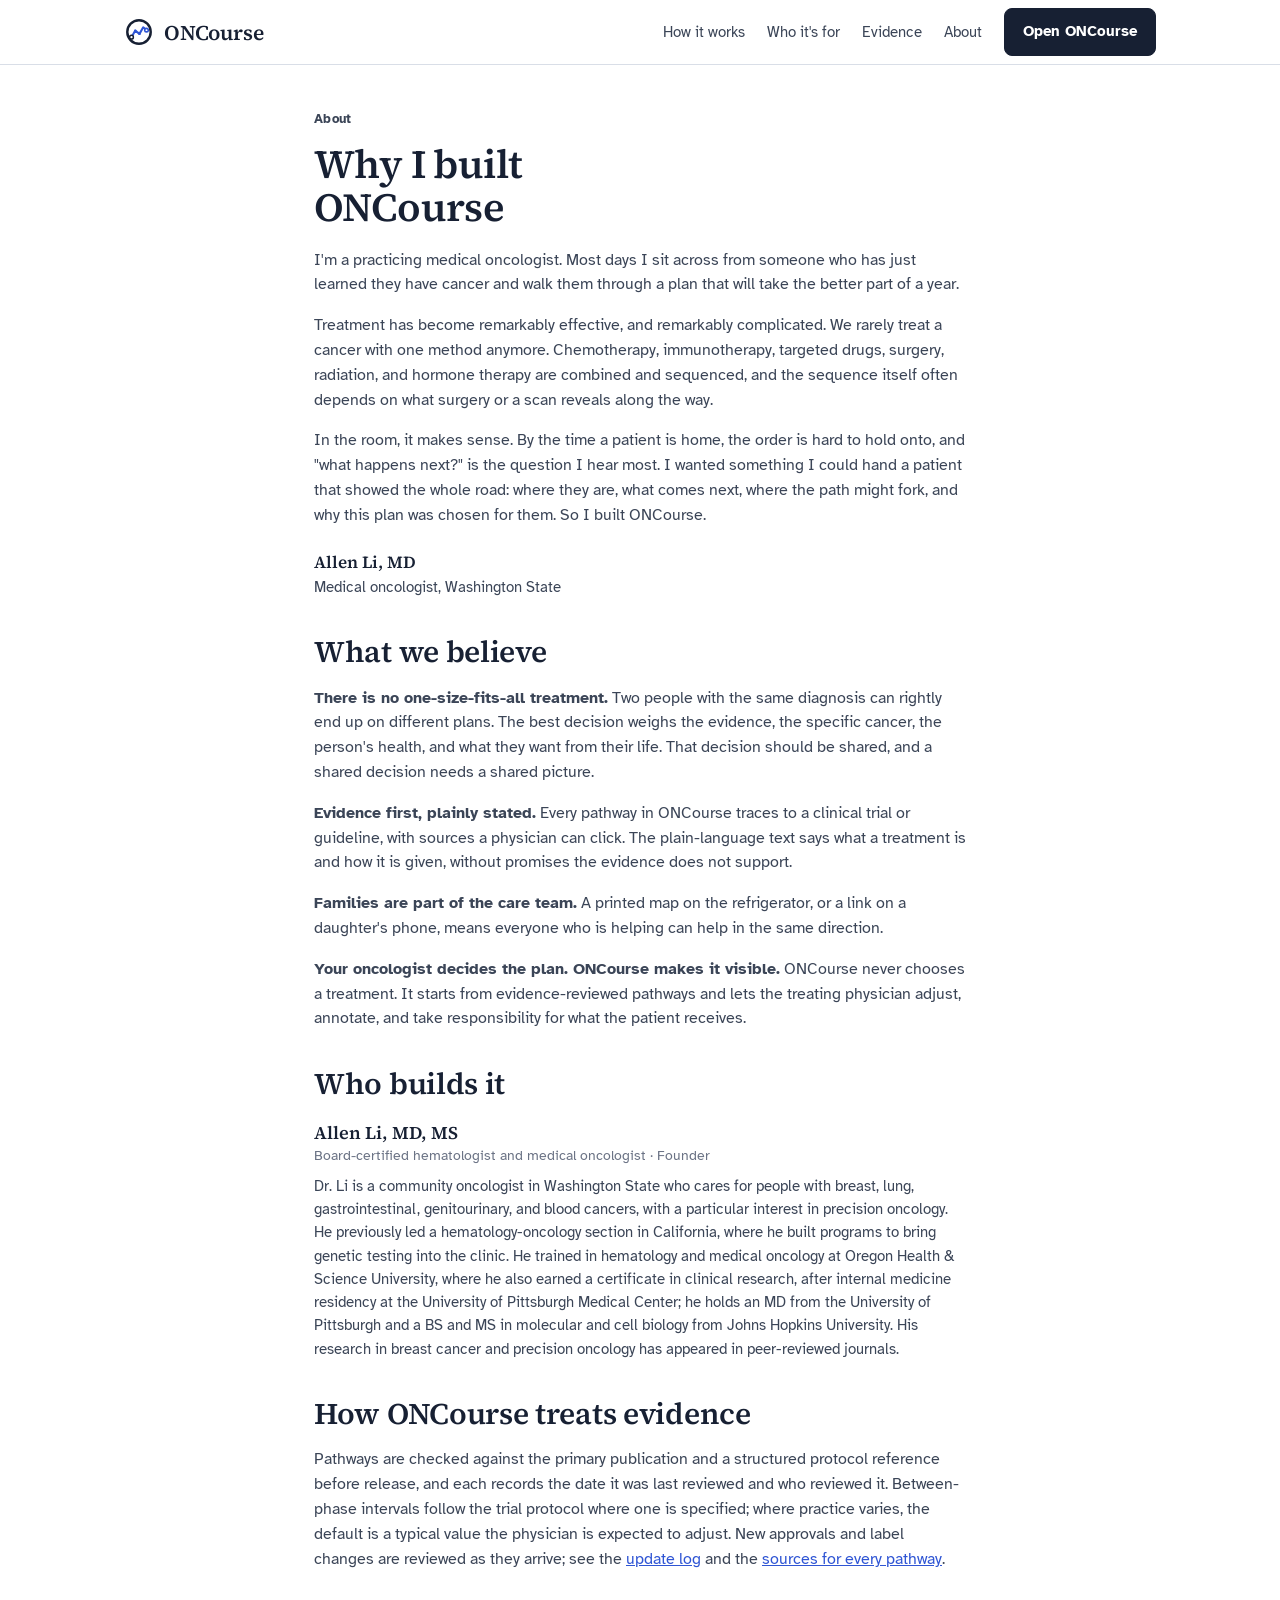
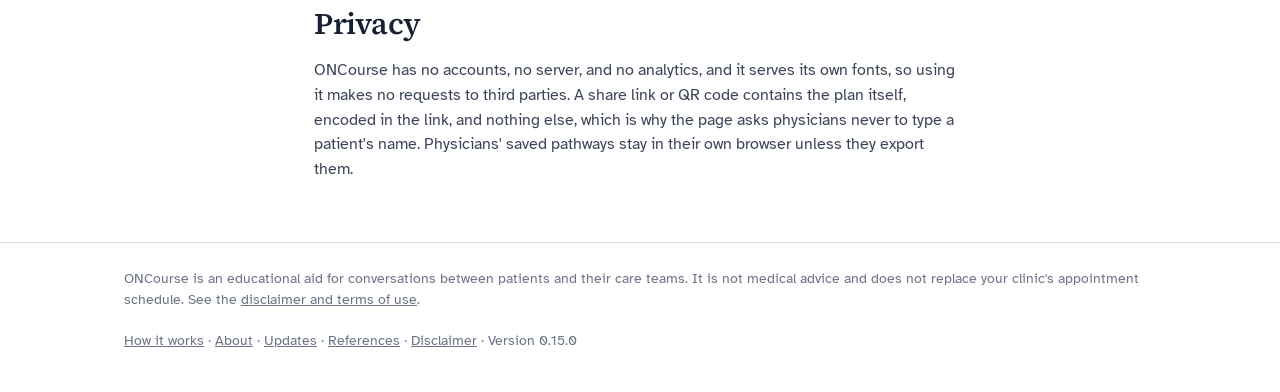
==== about.html @ c6cf60a4 "Compare: "show only the steps that differ"; breast adjuvant chemo pathways split by receptor status " ====
<!doctype html>
<html lang="en">
<head>
<meta charset="utf-8">
<meta name="viewport" content="width=device-width, initial-scale=1">
<title>About ONCourse</title>
<meta name="description" content="Why ONCourse exists, who builds it, and how it treats evidence.">
<link rel="icon" href="logo-mark.svg" type="image/svg+xml">
<link rel="stylesheet" href="fonts/fonts.css">
<link rel="stylesheet" href="site.css?v=041">
</head>
<body>
<header class="top"><div class="wrap">
  <a class="logo" href="index.html"><svg viewBox="0 0 32 32" aria-hidden="true"><circle cx="16" cy="16" r="12.5" fill="none" stroke="#172033" stroke-width="2.6"/><path d="M8 21.5 L12 14.5 L16.5 18 L20.5 11 L24 14" fill="none" stroke="#2F55D4" stroke-width="2.2" stroke-linecap="round" stroke-linejoin="round"/><circle cx="8" cy="21.5" r="2" fill="#fff" stroke="#172033" stroke-width="1.6"/><circle cx="12" cy="14.5" r="1.3" fill="#2F55D4"/><circle cx="16.5" cy="18" r="1.3" fill="#2F55D4"/><circle cx="24" cy="14" r="2.7" fill="#2F55D4"/><circle cx="24" cy="14" r="1.05" fill="#fff"/></svg> ONCourse</a>
  <div class="nav-wrap">
    <input type="checkbox" id="navtoggle" class="navcb" aria-label="Show menu">
    <label class="navtoggle" for="navtoggle"><span></span><span></span><span></span></label>
  <nav class="main"><a href="how-it-works.html">How it works</a><a href="index.html#who">Who it's for</a><a href="index.html#evidence">Evidence</a><a href="about.html">About</a><a class="btn" href="app.html" style="color:#fff">Open ONCourse</a></nav>
  </div>
</div></header>

<section style="border-top:0"><div class="wrap prose">
  <p class="eyebrow">About</p>
  <h1 class="display" style="font-size:40px">Why I built ONCourse</h1>
  <p>I'm a practicing medical oncologist. Most days I sit across from someone who has just learned they have cancer and walk them through a plan that will take the better part of a year.</p>
  <p>Treatment has become remarkably effective, and remarkably complicated. We rarely treat a cancer with one method anymore. Chemotherapy, immunotherapy, targeted drugs, surgery, radiation, and hormone therapy are combined and sequenced, and the sequence itself often depends on what surgery or a scan reveals along the way.</p>
  <p>In the room, it makes sense. By the time a patient is home, the order is hard to hold onto, and "what happens next?" is the question I hear most. I wanted something I could hand a patient that showed the whole road: where they are, what comes next, where the path might fork, and why this plan was chosen for them. So I built ONCourse.</p>
  <p class="sig"><b>Allen Li, MD</b><br>Medical oncologist, Washington State</p>

  <h2>What we believe</h2>
  <p><b>There is no one-size-fits-all treatment.</b> Two people with the same diagnosis can rightly end up on different plans. The best decision weighs the evidence, the specific cancer, the person's health, and what they want from their life. That decision should be shared, and a shared decision needs a shared picture.</p>
  <p><b>Evidence first, plainly stated.</b> Every pathway in ONCourse traces to a clinical trial or guideline, with sources a physician can click. The plain-language text says what a treatment is and how it is given, without promises the evidence does not support.</p>
  <p><b>Families are part of the care team.</b> A printed map on the refrigerator, or a link on a daughter's phone, means everyone who is helping can help in the same direction.</p>
  <p><b>Your oncologist decides the plan. ONCourse makes it visible.</b> ONCourse never chooses a treatment. It starts from evidence-reviewed pathways and lets the treating physician adjust, annotate, and take responsibility for what the patient receives.</p>

  <h2>Who builds it</h2>
  <div class="team">
    <div class="person">
      <!-- Photo: optional, hidden for now.
      <div class="ph">[photo, optional]</div>
      -->
      <div><b>Allen Li, MD, MS</b><div class="role">Board-certified hematologist and medical oncologist · Founder</div>
        <p>Dr. Li is a community oncologist in Washington State who cares for people with breast, lung, gastrointestinal, genitourinary, and blood cancers, with a particular interest in precision oncology. He previously led a hematology-oncology section in California, where he built programs to bring genetic testing into the clinic. He trained in hematology and medical oncology at Oregon Health &amp; Science University, where he also earned a certificate in clinical research, after internal medicine residency at the University of Pittsburgh Medical Center; he holds an MD from the University of Pittsburgh and a BS and MS in molecular and cell biology from Johns Hopkins University. His research in breast cancer and precision oncology has appeared in peer-reviewed journals.</p></div>
    </div>
    <!-- Collaborators: hidden until the first collaborator joins. Restore this block then.
    <div class="person">
      <div class="ph">[photo]</div>
      <div><b>[Collaborator name]</b><div class="role">[Role, e.g. resident physician · pathway review]</div>
        <p>[One or two sentences.]</p></div>
    </div>
    -->
  </div>
  <!-- Editor note, hidden with the placeholders above:
  <div class="placeholder" style="margin-top:22px">Still needed: an optional photo, collaborators as they join, and a contact line below. The founder story above is a draft in your voice — edit freely.</div>
  -->

  <h2>How ONCourse treats evidence</h2>
  <p>Pathways are checked against the primary publication and a structured protocol reference before release, and each records the date it was last reviewed and who reviewed it. Between-phase intervals follow the trial protocol where one is specified; where practice varies, the default is a typical value the physician is expected to adjust. New approvals and label changes are reviewed as they arrive; see the <a href="updates.html">update log</a> and the <a href="references.html">sources for every pathway</a>.</p>
  <h2>Privacy</h2>
  <p>ONCourse has no accounts, no server, and no analytics, and it serves its own fonts, so using it makes no requests to third parties. A share link or QR code contains the plan itself, encoded in the link, and nothing else, which is why the page asks physicians never to type a patient's name. Physicians' saved pathways stay in their own browser unless they export them.</p>
  <!-- Contact: hidden until the dedicated address exists.
  <h2>Contact</h2>
  <p>[Feedback email or form link — a dedicated address such as hello@your-domain rather than a personal or clinic email]</p>
  -->
</div></section>

<footer><div class="wrap">
  <div>ONCourse is an educational aid for conversations between patients and their care teams. It is not medical advice and does not replace your clinic's appointment schedule. See the <a href="disclaimer.html">disclaimer and terms of use</a>.</div>
  <div><a href="how-it-works.html">How it works</a> · <a href="about.html">About</a> · <a href="updates.html">Updates</a> · <a href="references.html">References</a> · <a href="disclaimer.html">Disclaimer</a> · <span id="ver"></span></div>
</div></footer>
<script src="regimens.js?v=0.15.0"></script>
<script>document.getElementById('ver').textContent = 'Version ' + APP_VERSION;</script>

</body></html>
---- fonts/fonts.css ----
@font-face{
  font-family:'Atkinson Hyperlegible';
  font-style:normal;
  font-weight:400;
  font-display:swap;
  src:url('atkinson-hyperlegible-latin-400-normal.woff2') format('woff2');
}
@font-face{
  font-family:'Atkinson Hyperlegible';
  font-style:italic;
  font-weight:400;
  font-display:swap;
  src:url('atkinson-hyperlegible-latin-400-italic.woff2') format('woff2');
}
@font-face{
  font-family:'Atkinson Hyperlegible';
  font-style:normal;
  font-weight:700;
  font-display:swap;
  src:url('atkinson-hyperlegible-latin-700-normal.woff2') format('woff2');
}
@font-face{
  font-family:'Source Serif 4';
  font-style:normal;
  font-weight:500;
  font-display:swap;
  src:url('source-serif-4-latin-500-normal.woff2') format('woff2');
}
@font-face{
  font-family:'Source Serif 4';
  font-style:normal;
  font-weight:600;
  font-display:swap;
  src:url('source-serif-4-latin-600-normal.woff2') format('woff2');
}
@font-face{
  font-family:'Source Sans 3';
  font-style:normal;
  font-weight:400;
  font-display:swap;
  src:url('source-sans-3-latin-400-normal.woff2') format('woff2');
}
@font-face{
  font-family:'Source Sans 3';
  font-style:italic;
  font-weight:400;
  font-display:swap;
  src:url('source-sans-3-latin-400-italic.woff2') format('woff2');
}
@font-face{
  font-family:'Source Sans 3';
  font-style:normal;
  font-weight:600;
  font-display:swap;
  src:url('source-sans-3-latin-600-normal.woff2') format('woff2');
}
@font-face{
  font-family:'Source Sans 3';
  font-style:normal;
  font-weight:700;
  font-display:swap;
  src:url('source-sans-3-latin-700-normal.woff2') format('woff2');
}
---- site.css ----
:root{
  --ink:#172033; --ink-2:#3B4557; --muted:#6B7385; --line:#D9DEE7; --line-2:#EEF1F5; --paper:#fff; --app:#F4F6F9; --accent:#2F55D4;
  --chemo:#3457D5; --io:#0E9F8E; --targeted:#7A4FD6; --endocrine:#C48A16; --radiation:#E0603C; --watch:#4C9A5B;
  --serif:'Source Serif 4', Georgia, 'Times New Roman', serif;
  --sans:'Atkinson Hyperlegible', 'Segoe UI', Roboto, Helvetica, Arial, sans-serif;
}
*{box-sizing:border-box}
html{scroll-behavior:smooth}
body{margin:0;font-family:var(--sans);color:var(--ink);background:var(--paper);font-size:16px;line-height:1.55;-webkit-font-smoothing:antialiased}
a{color:var(--accent)}
.wrap{max-width:1080px;margin:0 auto;padding:0 24px}
header.top{border-bottom:1px solid var(--line);background:#fff;position:sticky;top:0;z-index:5}
section,[id]{scroll-margin-top:76px}
header.top .wrap{display:flex;align-items:center;justify-content:space-between;height:64px}
.logo{display:flex;align-items:center;gap:10px;text-decoration:none;color:var(--ink);font:600 21px/1 var(--serif);letter-spacing:-.01em}
.logo svg{width:30px;height:30px}
nav.main{display:flex;gap:22px;align-items:center;font-size:14.5px}
nav.main a{color:var(--ink-2);text-decoration:none}
nav.main a:hover{color:var(--ink)}
nav.main a.btn,nav.main a.btn:hover,nav.main a.btn:visited{color:#fff!important}
.btn{display:inline-block;padding:11px 18px;border-radius:8px;background:var(--ink);color:#fff;text-decoration:none;font-weight:700;font-size:15px;border:1px solid var(--ink)}
.btn:hover{background:#0f1626}
.btn.sec{background:#fff;color:var(--ink);border-color:var(--line)}
.btn.sec:hover{border-color:var(--ink-2)}
.hero{padding:72px 0 40px}
.hero .wrap{display:grid;grid-template-columns:1.05fr 1fr;gap:48px;align-items:center}
.eyebrow{font-size:13px;font-weight:700;color:var(--accent);letter-spacing:.02em;margin:0 0 14px}
h1.display{font:600 46px/1.08 var(--serif);letter-spacing:-.015em;margin:0 0 18px;max-width:14ch}
.lede{font-size:18.5px;color:var(--ink-2);margin:0 0 26px;max-width:46ch}
.ctas{display:flex;gap:10px;flex-wrap:wrap;align-items:center}
.ctas small{color:var(--muted);font-size:13px;flex-basis:100%}
.sheetcard{background:#fff;border:1px solid var(--line);border-radius:10px;padding:22px 24px 18px;box-shadow:0 1px 2px rgba(23,32,51,.05),0 20px 50px rgba(23,32,51,.10)}
.sheetcard .lbl{font:600 11.5px/1 var(--serif);color:var(--ink);padding-bottom:10px;border-bottom:1px solid var(--line);margin-bottom:12px;display:flex;justify-content:space-between}
.sheetcard .lbl span{font-family:var(--sans);font-weight:400;color:var(--muted)}
.sheetcard h3{font:600 17px/1.2 var(--serif);margin:0 0 4px}
.sheetcard p{margin:0 0 12px;font-size:12px;color:var(--muted)}
.sheetcard svg{width:100%;height:auto;display:block}
section{padding:44px 0;border-top:1px solid var(--line)}
section h2{font:600 30px/1.15 var(--serif);letter-spacing:-.01em;margin:0 0 8px}
section .sub{color:var(--ink-2);margin:0 0 26px;max-width:62ch;font-size:16.5px}
.cols{display:grid;grid-template-columns:repeat(3,1fr);gap:28px}
.cols h3{font-size:16.5px;margin:0 0 6px}
.cols p{margin:0;color:var(--ink-2);font-size:15px}
.cols .ic{width:34px;height:34px;border-radius:9px;background:var(--line-2);display:flex;align-items:center;justify-content:center;margin-bottom:12px}
.two{display:grid;grid-template-columns:1fr 1fr;gap:40px}
ul.checks{list-style:none;margin:0;padding:0}
ul.checks li{padding:6px 0 6px 26px;position:relative;color:var(--ink-2)}
ul.checks li::before{content:"✓";position:absolute;left:0;top:6px;font-weight:700;color:var(--ink)}
.libgrid{display:grid;grid-template-columns:repeat(4,1fr);gap:18px}
.libcard{border:1px solid var(--line);border-radius:10px;padding:16px 18px}
.libcard b{display:block;font:600 17px/1.2 var(--serif);margin-bottom:8px}
.libcard ul{margin:0;padding:0;list-style:none;font-size:14px;color:var(--ink-2)}
.libcard li{padding:2px 0}
.libcard .n{font-size:12.5px;color:var(--muted);margin-top:8px}
.updates li{padding:8px 0;border-top:1px solid var(--line-2);display:grid;grid-template-columns:110px 1fr;gap:12px;font-size:15px}
.updates li:first-child{border-top:0}
.updates time{color:var(--muted);font-size:13.5px;padding-top:2px}
.disc{background:var(--app);border-radius:10px;padding:18px 22px;font-size:14px;color:var(--ink-2)}
footer{border-top:1px solid var(--line);padding:26px 0 40px;font-size:13.5px;color:var(--muted)}
footer .wrap{display:flex;justify-content:space-between;gap:20px;flex-wrap:wrap}
footer a{color:var(--muted)}
.prose{max-width:70ch}
.prose h2{margin-top:36px}
.prose p{color:var(--ink-2)}
.placeholder{background:#FFF7E0;border:1px dashed #E0B84C;border-radius:8px;padding:12px 14px;color:#6b5300;font-size:14px}
.team{display:grid;grid-template-columns:1fr;gap:30px;margin-top:20px;max-width:70ch}
.person{display:grid;grid-template-columns:1fr;gap:16px;align-items:start}
.person:has(.ph){grid-template-columns:96px 1fr}
.person .ph{width:96px;height:96px;border-radius:50%;background:var(--line-2);border:1px solid var(--line);display:flex;align-items:center;justify-content:center;color:var(--muted);font-size:12px;text-align:center;overflow:hidden}
.person .ph img{width:100%;height:100%;object-fit:cover}
.person b{display:block;font:600 18px/1.2 var(--serif)}
.person .role{color:var(--muted);font-size:14px;margin:2px 0 8px}
.person p{margin:0;font-size:15px;color:var(--ink-2)}
.tablescroll{overflow-x:auto;-webkit-overflow-scrolling:touch}
table.reg{width:100%;border-collapse:collapse;font-size:14px;min-width:640px}
table.reg th{text-align:left;font-size:12px;color:var(--muted);padding:8px 8px 8px 0;border-bottom:1px solid var(--line)}
table.reg td{padding:8px 8px 8px 0;border-bottom:1px solid var(--line-2);vertical-align:top}
.refs h3{font:600 20px/1.2 var(--serif);margin:28px 0 6px}
.refs h4{font-size:13px;color:var(--muted);margin:16px 0 4px;letter-spacing:.02em}
.refs ul{margin:0 0 6px;padding-left:0;list-style:none}
.refs li{padding:4px 0;font-size:14.5px}
.refs li small{color:var(--muted);display:block}
/* hero example switcher: labelled tabs on every screen, swipe on touch */
.heroswitch{margin-top:30px}
.hstabs{display:flex;justify-content:center;gap:6px;flex-wrap:wrap;margin-bottom:14px}
.hstabs button{appearance:none;border:1px solid var(--line);background:#fff;color:var(--ink-2);font:600 13.5px/1 inherit;padding:9px 15px;border-radius:999px;cursor:pointer}
.hstabs button:hover{border-color:var(--ink-2);color:var(--ink)}
.hstabs button[aria-selected=true]{background:var(--ink);border-color:var(--ink);color:#fff}
.hsview{position:relative}
/* .heroimg sets display:block later in this file, so scope these to win */
.hsview .hsslide{display:none}
.hsview .hsslide.on{display:block}
.heroswitch .heroimg{margin-top:0}
.hscap{margin:13px 0 0;text-align:center;font-size:13.5px;color:var(--muted)}
@media (max-width:760px){ .hstabs button{padding:8px 12px;font-size:13px} .hscap{font-size:12.5px} }

/* numbered walkthrough on the guide page */
ol.steps-guide{margin:14px 0 18px;padding-left:0;list-style:none;counter-reset:sg}
ol.steps-guide li{counter-increment:sg;position:relative;padding:0 0 12px 40px;line-height:1.55}
ol.steps-guide li::before{content:counter(sg);position:absolute;left:0;top:1px;width:25px;height:25px;border-radius:50%;background:var(--ink);color:#fff;font-size:13px;font-weight:700;display:flex;align-items:center;justify-content:center}

/* --- header nav: inline on wide screens, a dropdown on narrow ones ---
   A checkbox toggle rather than <details>: a closed <details> hides its content
   at the rendering level, so it cannot be re-shown with CSS on wide screens. --- */
.nav-wrap{position:relative}
.navcb{position:absolute;width:1px;height:1px;opacity:0;margin:0}
.navtoggle{display:flex;flex-direction:column;justify-content:center;gap:4px;width:40px;height:36px;padding:0 8px;cursor:pointer;border:1px solid var(--line);border-radius:8px;background:#fff}
.navtoggle span{display:block;height:2px;background:var(--ink);border-radius:2px}
.navcb:focus-visible + .navtoggle{outline:2px solid var(--accent);outline-offset:2px}
.nav-wrap nav.main{display:none}
.navcb:checked ~ nav.main{display:flex;flex-direction:column;align-items:flex-start;gap:15px;position:absolute;right:0;top:calc(100% + 9px);background:#fff;border:1px solid var(--line);border-radius:10px;padding:16px 18px;min-width:210px;box-shadow:0 12px 32px rgba(23,32,51,.14);z-index:10}
.navcb:checked ~ nav.main a.btn{width:100%;text-align:center}
@media (min-width:761px){
  .navtoggle{display:none}
  .nav-wrap nav.main,.navcb:checked ~ nav.main{display:flex;flex-direction:row;align-items:center;position:static;background:none;border:0;border-radius:0;padding:0;min-width:0;box-shadow:none;gap:22px}
  .navcb:checked ~ nav.main a.btn{width:auto}
}
@media (max-width:760px){
  header.top .wrap{height:58px;padding:0 16px}
  .logo{font-size:19px}
  .logo svg{width:26px;height:26px}
  .wrap{padding:0 16px}
}

@media (max-width:820px){
  .hero{padding:44px 0 24px}
  .hero .wrap{grid-template-columns:1fr;gap:28px}
  h1.display{font-size:36px}
  .cols,.two,.libgrid{grid-template-columns:1fr}
  nav.main{gap:14px;font-size:14px}
  .updates li{grid-template-columns:1fr}
}

/* ---------- v0.4 landing ---------- */
.hero{padding:56px 0 28px}
.hero .wrap{display:block}
.herotext{max-width:62ch}
h1.display{max-width:16ch}
.byline{margin:0 0 22px;color:var(--ink-2);font-size:16px}
.byline b{color:var(--ink)}
.heroimg{display:block;margin:34px auto 0;max-width:1040px;border:1px solid var(--line);border-radius:10px;overflow:hidden;box-shadow:0 1px 2px rgba(23,32,51,.05),0 24px 60px rgba(23,32,51,.12);background:#fff}
.heroimg img{display:block;width:100%;height:auto}
.trust{border-top:1px solid var(--line);border-bottom:1px solid var(--line);background:var(--app)}
.trust .wrap{display:flex;flex-wrap:wrap;gap:8px 34px;justify-content:center;padding:14px 24px;font-size:14px;color:var(--ink-2)}
.trust span{display:inline-flex;align-items:center;gap:8px}
.trust svg{width:20px;height:20px;color:var(--ink)}
section.problem{border-top:0;text-align:center;padding:54px 0 36px}
section.problem h2{font-size:34px;max-width:24ch;margin:0 auto 12px}
section.problem h2 span{color:var(--accent)}
section.problem .sub{margin:0 auto;text-align:center}
.ba{display:grid;grid-template-columns:1fr 2fr;gap:28px;align-items:start}
.ba-col h3{font:600 15px/1.2 var(--serif);margin:0 0 10px;color:var(--muted)}
.ba-col img{width:100%;height:auto;display:block;border:1px solid var(--line);border-radius:8px;padding:14px 12px 8px;background:#fff}
ul.cal{list-style:none;margin:0;padding:0;border:1px solid var(--line);border-radius:8px;background:#fff;font-size:14px}
ul.cal li{display:flex;gap:12px;padding:8px 12px;border-top:1px solid var(--line-2);color:var(--ink-2)}
ul.cal li:first-child{border-top:0}
ul.cal time{color:var(--muted);width:52px;flex:none;font-size:13px}
ul.cal li.more{justify-content:center;color:var(--muted);letter-spacing:.2em}
ul.cal li.q{justify-content:center;color:var(--muted);font-style:italic}
.pull{font:600 24px/1.3 var(--serif);text-align:center;margin:30px auto 0;max-width:30ch;letter-spacing:-.01em}
.pull.small{font-size:19px;text-align:left;margin:10px 0 0;color:var(--ink)}
.triad{display:grid;grid-template-columns:repeat(3,1fr);gap:16px;margin-top:8px}
.triad>div{border:1px solid var(--line);border-radius:10px;padding:18px 20px}
.triad>div.hi{border-color:var(--ink);box-shadow:inset 0 3px 0 var(--ink)}
.triad b{display:block;font:600 18px/1.2 var(--serif);margin-bottom:4px}
.triad p{margin:0;color:var(--ink-2)}
.portal{margin-top:26px;display:grid;grid-template-columns:1fr 1fr;gap:28px;align-items:center}
.portal p{margin:0;color:var(--ink-2)}
.portal table{width:100%;border-collapse:collapse;font-size:14px}
.portal th{text-align:center;font-weight:700;color:var(--muted);font-size:12.5px;padding:6px 8px;border-bottom:1px solid var(--line)}
.portal th:first-child,.portal td:first-child{text-align:left}
.portal td{text-align:center;padding:7px 8px;border-bottom:1px solid var(--line-2);color:var(--ink-2)}
.portal td:last-child{color:var(--ink);font-weight:700}
.imgcard{border:1px solid var(--line);border-radius:10px;padding:16px 14px 10px;background:#fff;box-shadow:0 10px 30px rgba(23,32,51,.08)}
.imgcard img{width:100%;height:auto;display:block}
.demo{margin:36px 0 0;padding-bottom:12px}
.demo video{width:100%;height:auto;display:block;border-radius:6px;background:#fff}
.demo figcaption{margin:12px 2px 0;font-size:14px;color:var(--ink-2)}
.steps3{display:grid;grid-template-columns:repeat(3,1fr);gap:28px}
/* icon, number and title share one header row; the paragraph runs below */
.steps3>div{display:grid;grid-template-columns:38px 1fr;gap:1px 12px;align-content:start}
.steps3 .num{grid-column:2;grid-row:1;align-self:end;font:600 12px/1 var(--serif);color:var(--accent);letter-spacing:.06em}
.steps3 .ic{grid-column:1;grid-row:1 / span 2;width:38px;height:38px;border-radius:10px;background:var(--line-2);display:flex;align-items:center;justify-content:center;margin:0}
.steps3 .ic svg{width:22px;height:22px;color:var(--ink)}
.steps3 h3{grid-column:2;grid-row:2;font-size:17px;margin:0}
.steps3 p{grid-column:1 / -1;grid-row:3;margin:9px 0 0;color:var(--ink-2);font-size:15px}
.sub2{font:600 19px/1.3 var(--serif);margin:-2px 0 14px;color:var(--ink-2)}
ul.checks li b{color:var(--ink)}
.libline{margin:0;text-align:center;font-size:16.5px;color:var(--ink-2);max-width:64ch;margin-left:auto;margin-right:auto}
.libline b{color:var(--ink)}
.btn.small{padding:8px 12px;font-size:13.5px}
.more-link{margin:18px 0 0;color:var(--ink-2);font-size:15px}
.cites>div{border-left:3px solid var(--line);padding:2px 0 2px 16px;margin-bottom:18px}
.cites p{margin:0 0 6px;color:var(--ink-2);font-size:15px}
.cites small{color:var(--muted);font-size:13px;line-height:1.5}
section.founder{background:var(--app)}
.fbox{max-width:66ch;margin:0 auto}
.fbox h2{margin-bottom:14px}
.fbox p{font-size:17.5px;color:var(--ink-2);margin:0 0 14px}
.sig{margin-top:22px!important;font-size:15px!important}
.sig b{color:var(--ink);font-family:var(--serif);font-size:17px}
section.final{text-align:center;padding:64px 0 60px}
section.final h2{font-size:38px;margin:0 auto 12px;max-width:22ch}
section.final .sub{margin:0 auto 22px;text-align:center}
section.final .ctas{justify-content:center}
section.final .byline{margin-top:18px;color:var(--muted);font-size:14.5px}
.refblock{margin:0 0 14px}
.refblock b{font:600 15.5px/1.3 var(--serif)}
.refblock .meta{color:var(--muted);font-size:12.5px;margin-left:6px}
.refblock ul{margin:2px 0 0}
@media (max-width:820px){
  .ba,.triad,.portal,.steps3{grid-template-columns:1fr}
  section.problem h2{font-size:27px}
  section.final h2{font-size:30px}
  .trust .wrap{gap:8px 18px;font-size:13px}
  .pull{font-size:20px}
}
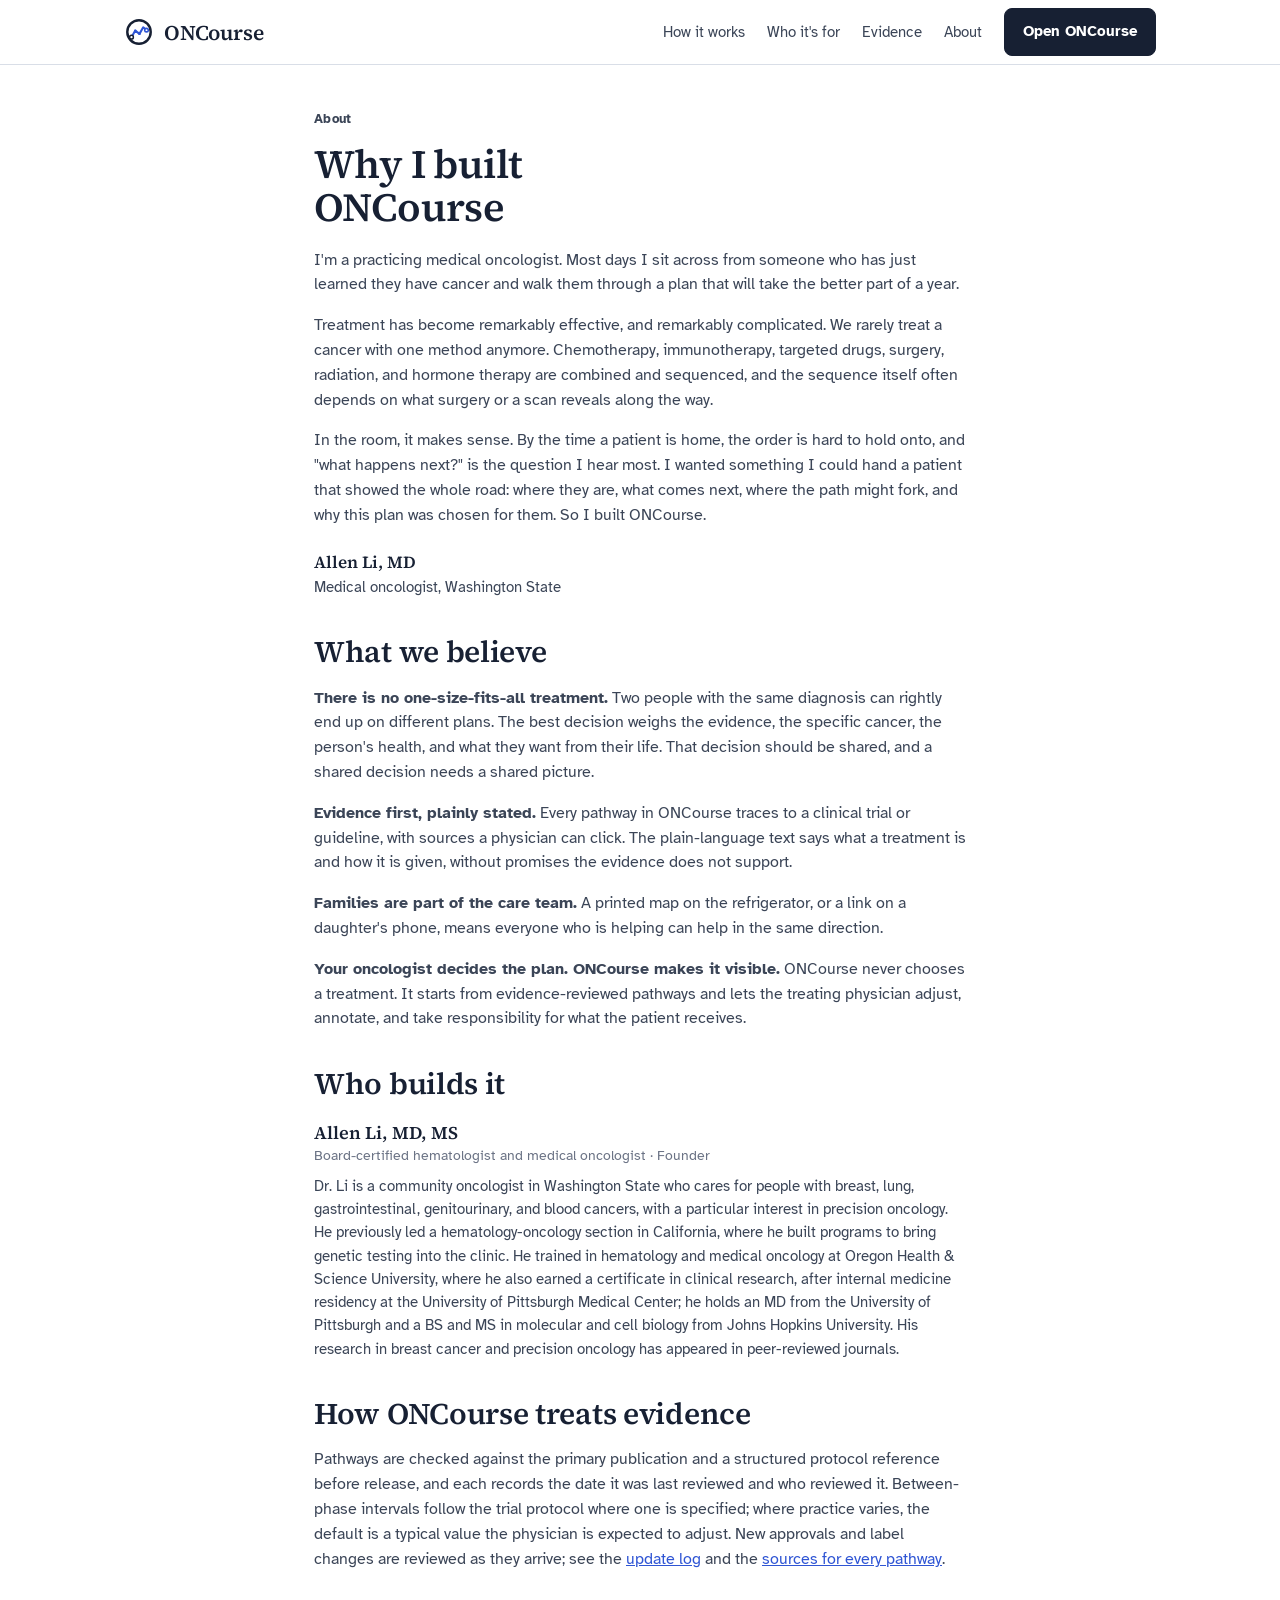
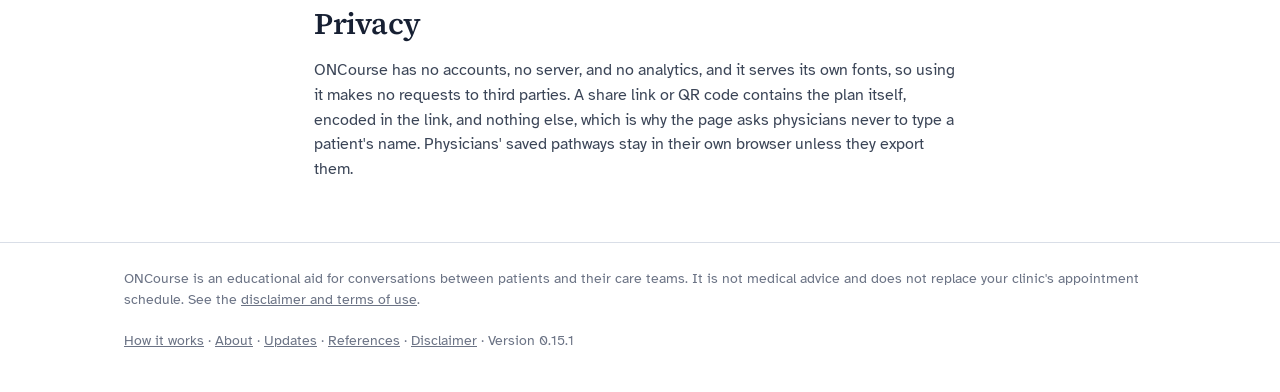
==== commit e3c83894: "Version 0.15.1 for the breast surgery wording change 0.15.0 shipped before this change, so it gets i" ====
--- a/about.html
+++ b/about.html
@@ -68,7 +68,7 @@
   <div>ONCourse is an educational aid for conversations between patients and their care teams. It is not medical advice and does not replace your clinic's appointment schedule. See the <a href="disclaimer.html">disclaimer and terms of use</a>.</div>
   <div><a href="how-it-works.html">How it works</a> · <a href="about.html">About</a> · <a href="updates.html">Updates</a> · <a href="references.html">References</a> · <a href="disclaimer.html">Disclaimer</a> · <span id="ver"></span></div>
 </div></footer>
-<script src="regimens.js?v=0.15.0"></script>
+<script src="regimens.js?v=0.15.1"></script>
 <script>document.getElementById('ver').textContent = 'Version ' + APP_VERSION;</script>
 
 </body></html>
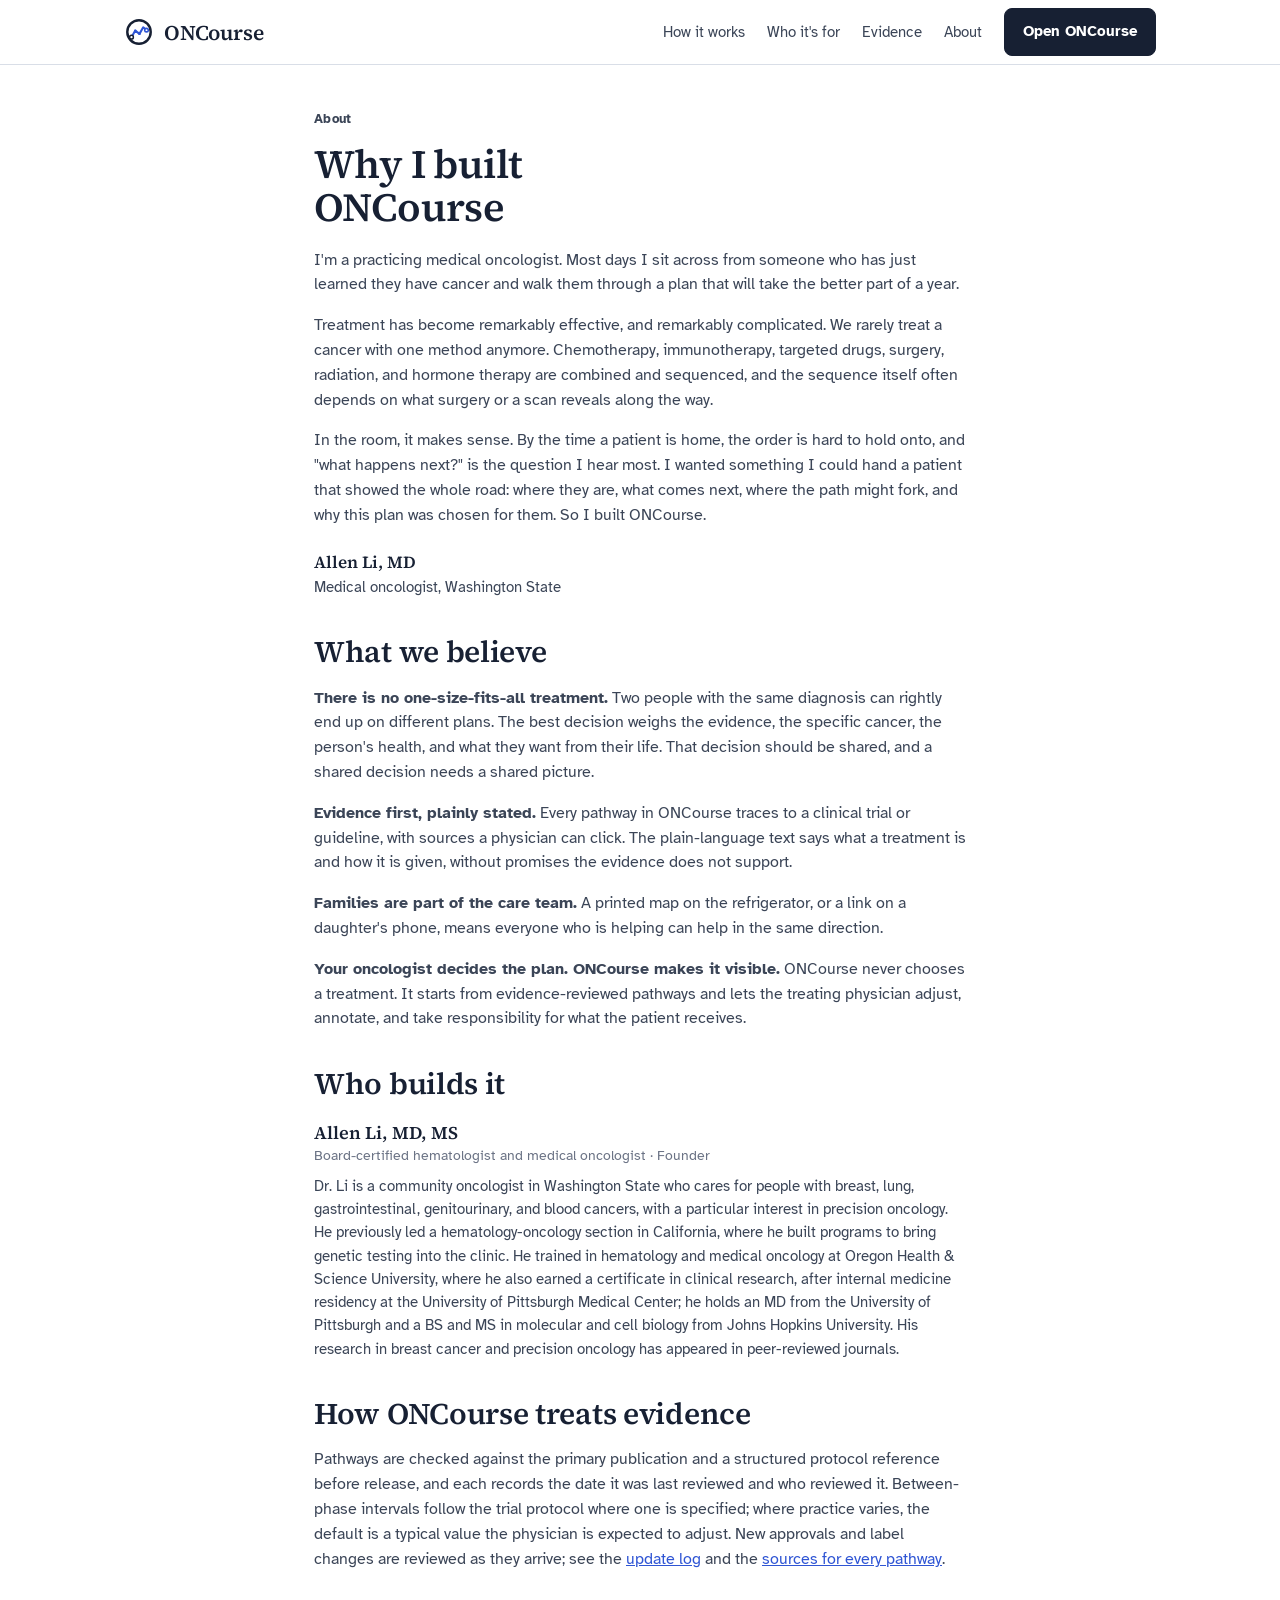
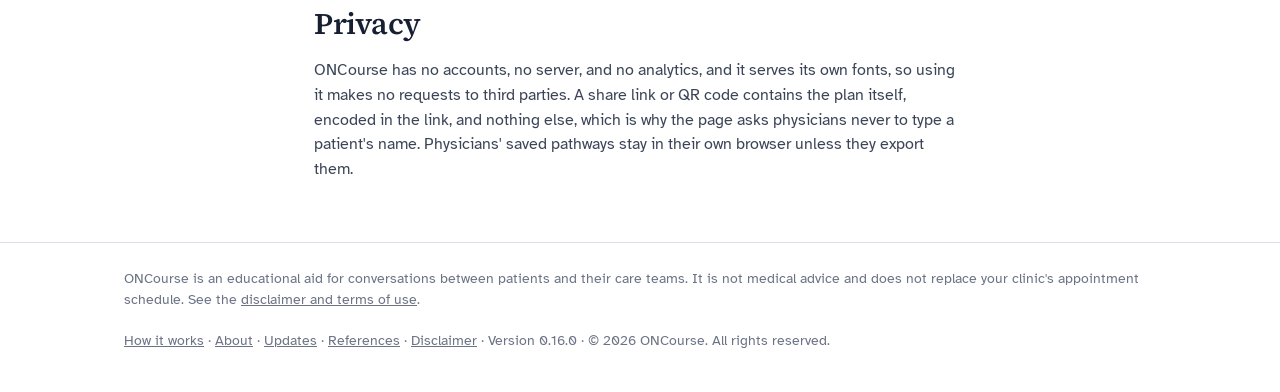
==== commit de56a9f8: "Terms agreement before the builder, LICENSE file, copyright footer (0.16.0) The builder asks each ne" ====
--- a/about.html
+++ b/about.html
@@ -66,9 +66,9 @@
 
 <footer><div class="wrap">
   <div>ONCourse is an educational aid for conversations between patients and their care teams. It is not medical advice and does not replace your clinic's appointment schedule. See the <a href="disclaimer.html">disclaimer and terms of use</a>.</div>
-  <div><a href="how-it-works.html">How it works</a> · <a href="about.html">About</a> · <a href="updates.html">Updates</a> · <a href="references.html">References</a> · <a href="disclaimer.html">Disclaimer</a> · <span id="ver"></span></div>
+  <div><a href="how-it-works.html">How it works</a> · <a href="about.html">About</a> · <a href="updates.html">Updates</a> · <a href="references.html">References</a> · <a href="disclaimer.html">Disclaimer</a> · <span id="ver"></span> · &copy; 2026 ONCourse. All rights reserved.</div>
 </div></footer>
-<script src="regimens.js?v=0.15.1"></script>
+<script src="regimens.js?v=0.16.0"></script>
 <script>document.getElementById('ver').textContent = 'Version ' + APP_VERSION;</script>
 
 </body></html>
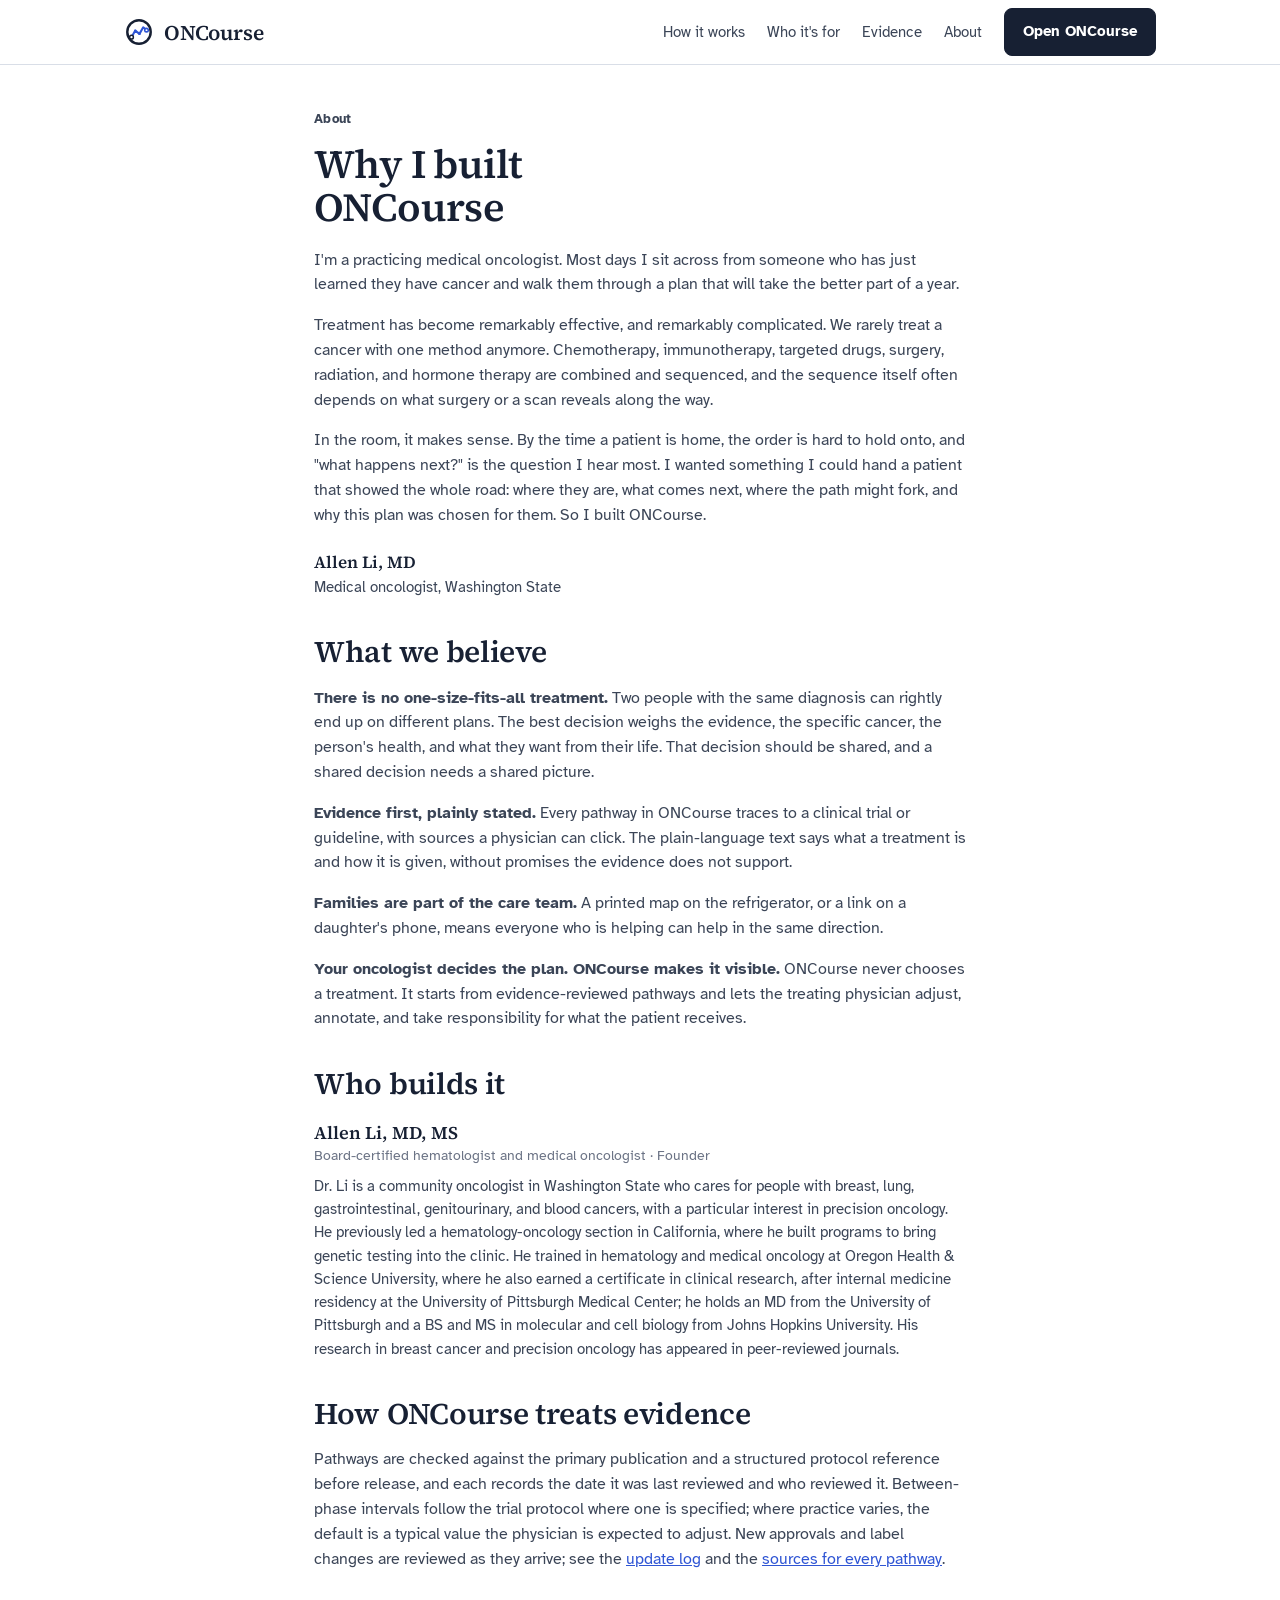
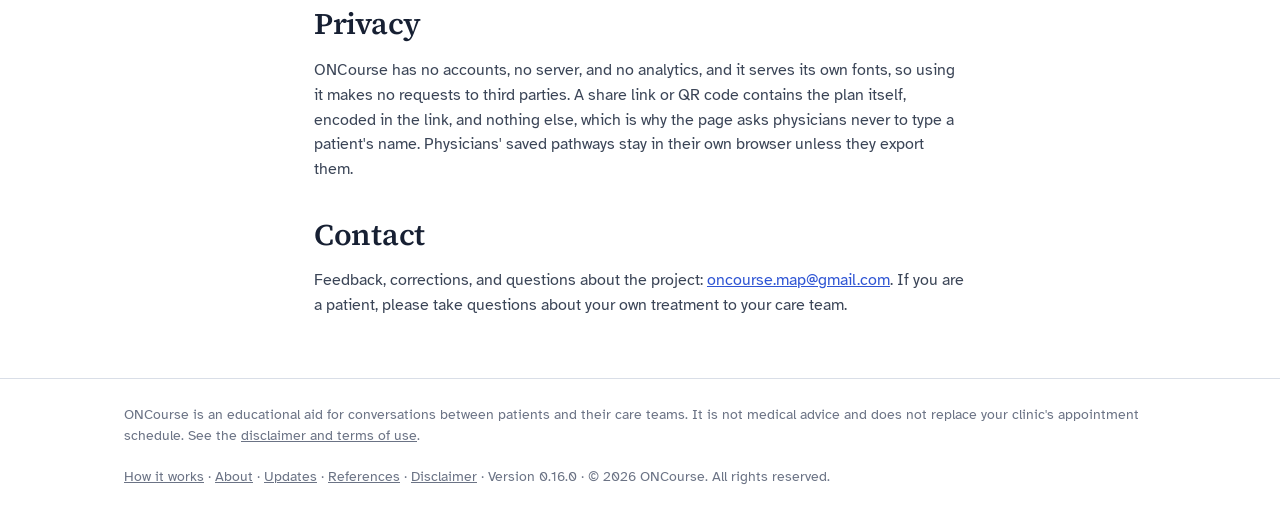
==== commit 051211b0: "Contact address for the project: oncourse.map@gmail.com Replaces the GitHub-repository line in the t" ====
--- a/about.html
+++ b/about.html
@@ -58,10 +58,8 @@
   <p>Pathways are checked against the primary publication and a structured protocol reference before release, and each records the date it was last reviewed and who reviewed it. Between-phase intervals follow the trial protocol where one is specified; where practice varies, the default is a typical value the physician is expected to adjust. New approvals and label changes are reviewed as they arrive; see the <a href="updates.html">update log</a> and the <a href="references.html">sources for every pathway</a>.</p>
   <h2>Privacy</h2>
   <p>ONCourse has no accounts, no server, and no analytics, and it serves its own fonts, so using it makes no requests to third parties. A share link or QR code contains the plan itself, encoded in the link, and nothing else, which is why the page asks physicians never to type a patient's name. Physicians' saved pathways stay in their own browser unless they export them.</p>
-  <!-- Contact: hidden until the dedicated address exists.
   <h2>Contact</h2>
-  <p>[Feedback email or form link — a dedicated address such as hello@your-domain rather than a personal or clinic email]</p>
-  -->
+  <p>Feedback, corrections, and questions about the project: <a href="mailto:oncourse.map@gmail.com">oncourse.map@gmail.com</a>. If you are a patient, please take questions about your own treatment to your care team.</p>
 </div></section>
 
 <footer><div class="wrap">
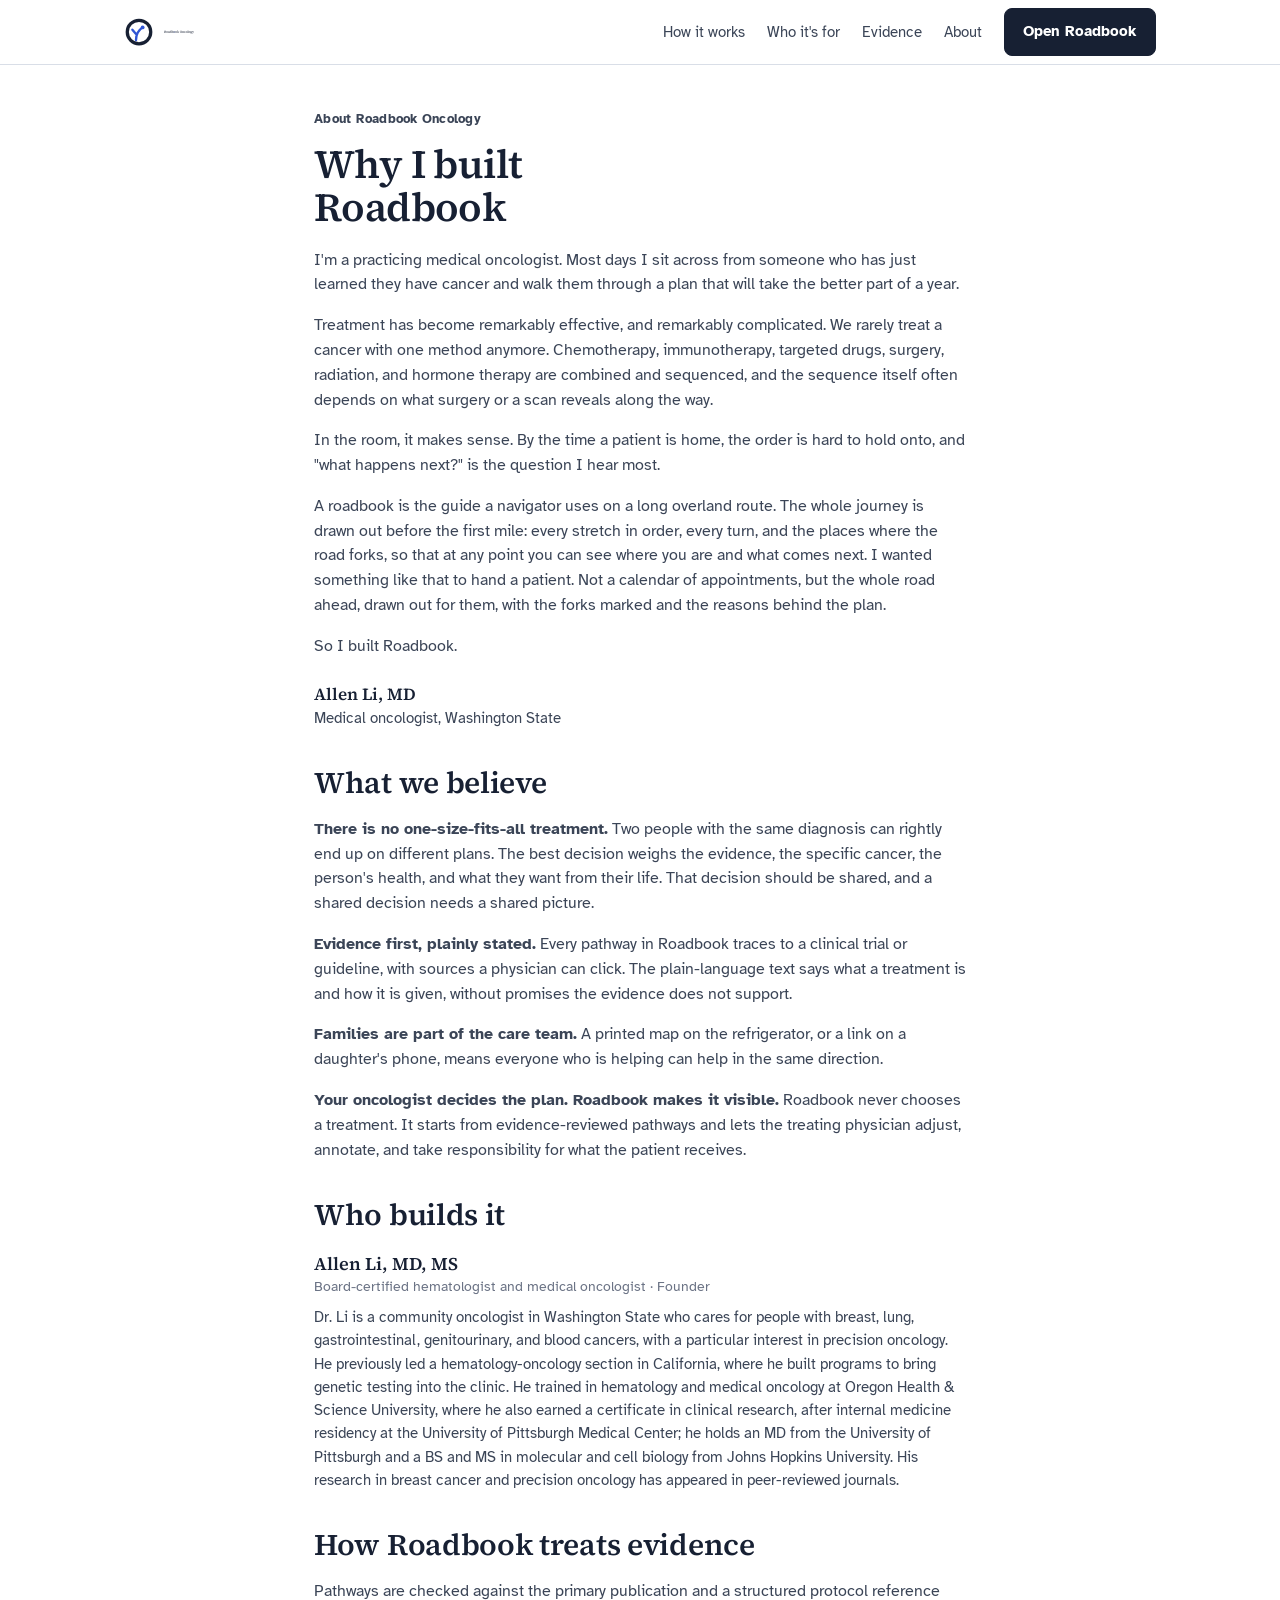
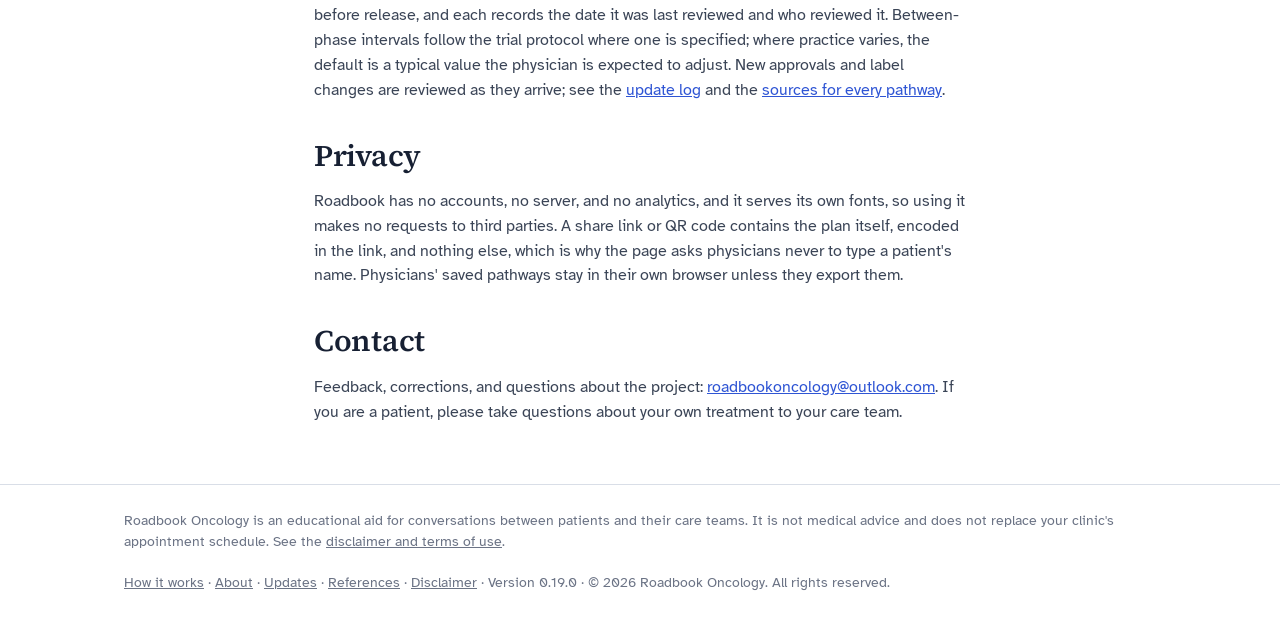
==== commit b77bb2da: "Print fit: one page on every plan, legible map, fewer surprises The patient view kept its 24px/60px " ====
--- a/about.html
+++ b/about.html
@@ -3,35 +3,43 @@
 <head>
 <meta charset="utf-8">
 <meta name="viewport" content="width=device-width, initial-scale=1">
-<title>About ONCourse</title>
-<meta name="description" content="Why ONCourse exists, who builds it, and how it treats evidence.">
-<link rel="icon" href="logo-mark.svg" type="image/svg+xml">
+<title>Roadbook Oncology: about</title>
+<meta name="description" content="Why Roadbook exists, who builds it, and how it treats evidence.">
+<meta property="og:site_name" content="Roadbook Oncology">
+<meta property="og:title" content="Roadbook: treatment maps for cancer care">
+<meta property="og:description" content="Why Roadbook exists, who builds it, and how it treats evidence.">
+<meta property="og:image" content="https://allentheli.github.io/Roadbook/assets/brand/og.png">
+<link rel="icon" href="assets/brand/favicon.svg" type="image/svg+xml">
+<link rel="icon" href="assets/brand/favicon.ico" sizes="32x32">
+<link rel="apple-touch-icon" href="assets/brand/apple-touch-icon.png">
 <link rel="stylesheet" href="fonts/fonts.css">
-<link rel="stylesheet" href="site.css?v=041">
+<link rel="stylesheet" href="site.css?v=044">
 </head>
 <body>
 <header class="top"><div class="wrap">
-  <a class="logo" href="index.html"><svg viewBox="0 0 32 32" aria-hidden="true"><circle cx="16" cy="16" r="12.5" fill="none" stroke="#172033" stroke-width="2.6"/><path d="M8 21.5 L12 14.5 L16.5 18 L20.5 11 L24 14" fill="none" stroke="#2F55D4" stroke-width="2.2" stroke-linecap="round" stroke-linejoin="round"/><circle cx="8" cy="21.5" r="2" fill="#fff" stroke="#172033" stroke-width="1.6"/><circle cx="12" cy="14.5" r="1.3" fill="#2F55D4"/><circle cx="16.5" cy="18" r="1.3" fill="#2F55D4"/><circle cx="24" cy="14" r="2.7" fill="#2F55D4"/><circle cx="24" cy="14" r="1.05" fill="#fff"/></svg> ONCourse</a>
+  <a class="logo" href="index.html"><svg class="mark" viewBox="0 0 24 24" aria-hidden="true"><circle cx="12" cy="12" r="9.4" fill="none" stroke="#172033" stroke-width="2.6"></circle><path d="M9.6 18.4 Q9.6 11.8 14.9 8.3 M9.6 13.6 L6.7 10.2" fill="none" stroke="#2F55D4" stroke-width="1.9" stroke-linecap="round" stroke-linejoin="round"></path><circle cx="14.9" cy="8.3" r="1.55" fill="#2F55D4"></circle></svg> <svg class="wordmark full" viewBox="47 63 1920 196" role="img" aria-label="Roadbook Oncology"><g transform="translate(40 40) scale(0.2)"><g fill="#172033"><path d="M344 850L36 850L36 795L171 787L211 787L344 795L344 850M251 850L130 850Q131 799 131 747.5Q131 696 131 644.5Q131 593 131 541L131 541L131 491Q131 440 131 388.5Q131 337 131 285.5Q131 234 130 183L130 183L251 183Q251 235 250.5 287Q250 339 250 392Q250 445 250 501L250 501L250 535Q250 589 250 642Q250 695 250.5 746.5Q251 798 251 850L251 850M594 860L594 860Q539 860 509.5 841Q480 822 468 774L468 774L436 643Q427 604 411.5 583Q396 562 373 553.5Q350 545 313 545L313 545L194 545L194 492L327 492Q380 492 414 475Q448 458 464 428Q480 398 480 360L480 360Q480 299 444 269Q408 239 332 239L332 239L204 239L204 183L346 183Q469 183 535.5 228Q602 273 602 354L602 354Q602 400 575.5 435Q549 470 500 491Q451 512 385 515L385 515L385 521Q424 522 452 529.5Q480 537 500 552Q520 567 533.5 591.5Q547 616 557 652L557 652L604 821L556 786L682 797L682 850Q670 853 656 855Q642 857 627 858.5Q612 860 594 860M163 246L36 238L36 183L176 183L176 246L163 246M990 863L990 863Q924 863 867 833.5Q810 804 776 746Q742 688 742 605L742 605Q742 522 776.5 463.5Q811 405 867.5 374.5Q924 344 990 344L990 344Q1055 344 1112 374Q1169 404 1203.5 461.5Q1238 519 1238 602L1238 602Q1238 685 1203.5 743.5Q1169 802 1112.5 832.5Q1056 863 990 863M990 808L990 808Q1032 808 1061 786Q1090 764 1106 719Q1122 674 1122 605L1122 605Q1122 536 1106 490Q1090 444 1061 421.5Q1032 399 990 399L990 399Q948 399 918.5 421.5Q889 444 874 489Q859 534 859 603L859 603Q859 673 874 718.5Q889 764 918.5 786Q948 808 990 808M1463 865L1463 865Q1406 865 1366 831Q1326 797 1326 734L1326 734Q1326 697 1342 668.5Q1358 640 1395 617.5Q1432 595 1496 577L1496 577Q1524 569 1552 562Q1580 555 1607.5 547Q1635 539 1663 532L1663 532L1663 574Q1628 584 1593.5 595Q1559 606 1524 617L1524 617Q1487 628 1467 643Q1447 658 1439.5 675.5Q1432 693 1432 713L1432 713Q1432 750 1454 770Q1476 790 1513 790L1513 790Q1536 790 1555 781.5Q1574 773 1595.5 757Q1617 741 1646 716L1646 716L1652 772L1615 772Q1596 798 1575.5 819Q1555 840 1528.5 852.5Q1502 865 1463 865M1727 862L1727 862Q1681 862 1654 834Q1627 806 1624 753L1624 753L1621 751L1621 515Q1621 470 1610.5 444Q1600 418 1577.5 407Q1555 396 1520 396L1520 396Q1496 396 1473 400.5Q1450 405 1426 415L1426 415L1469 373L1456 460Q1452 495 1436 511Q1420 527 1395 527L1395 527Q1370 527 1356.5 514Q1343 501 1339 482L1339 482Q1351 419 1407 381.5Q1463 344 1551 344L1551 344Q1607 344 1646.5 361.5Q1686 379 1707 417.5Q1728 456 1728 520L1728 520L1728 742Q1728 769 1738.5 781Q1749 793 1767 793L1767 793Q1779 793 1788.5 789Q1798 785 1806 779L1806 779L1823 814Q1807 836 1783.5 849Q1760 862 1727 862M2078 863L2078 863Q2019 863 1972.5 832.5Q1926 802 1899.5 744.5Q1873 687 1873 607L1873 607Q1873 525 1901 466Q1929 407 1977 375.5Q2025 344 2084 344L2084 344Q2120 344 2146 355Q2172 366 2192 386.5Q2212 407 2230 435L2230 435L2267 435L2262 503Q2223 458 2190.5 436Q2158 414 2119 414L2119 414Q2082 414 2052 434Q2022 454 2004.5 496Q1987 538 1987 604L1987 604Q1987 668 2004 709Q2021 750 2051 770Q2081 790 2119 790L2119 790Q2162 790 2194.5 766.5Q2227 743 2262 696L2262 696L2267 764L2230 764Q2214 793 2194 815.5Q2174 838 2146 850.5Q2118 863 2078 863M2417 850L2245 857L2235 753L2232 751L2232 454L2237 447L2234 212L2150 197L2150 154L2313 118L2342 122L2340 252L2340 788L2417 802L2417 850M2653 858L2484 850L2484 802L2559 788Q2559 763 2559 736.5Q2559 710 2559.5 684Q2560 658 2560 635L2560 635L2560 212L2477 197L2477 154L2639 118L2668 122L2666 252L2663 447L2667 453L2667 757L2665 758L2653 858M2819 863L2819 863Q2782 863 2754.5 851.5Q2727 840 2705.5 817Q2684 794 2665 761L2665 761L2628 761L2633 695Q2671 744 2706.5 768.5Q2742 793 2784 793L2784 793Q2821 793 2850 773Q2879 753 2896 711.5Q2913 670 2913 606L2913 606Q2913 510 2877.5 463.5Q2842 417 2787 417L2787 417Q2760 417 2735.5 428Q2711 439 2686 460.5Q2661 482 2632 514L2632 514L2627 447L2667 447Q2687 414 2710 391.5Q2733 369 2761.5 356.5Q2790 344 2828 344L2828 344Q2884 344 2929.5 373.5Q2975 403 3001.5 460.5Q3028 518 3028 601L3028 601Q3028 682 3000.5 741Q2973 800 2925.5 831.5Q2878 863 2819 863" fill="#172033"/><path d="M3363 863L3363 863Q3297 863 3240 833.5Q3183 804 3149 746Q3115 688 3115 605L3115 605Q3115 522 3149.5 463.5Q3184 405 3240.5 374.5Q3297 344 3363 344L3363 344Q3428 344 3485 374Q3542 404 3576.5 461.5Q3611 519 3611 602L3611 602Q3611 685 3576.5 743.5Q3542 802 3485.5 832.5Q3429 863 3363 863M3363 808L3363 808Q3405 808 3434 786Q3463 764 3479 719Q3495 674 3495 605L3495 605Q3495 536 3479 490Q3463 444 3434 421.5Q3405 399 3363 399L3363 399Q3321 399 3291.5 421.5Q3262 444 3247 489Q3232 534 3232 603L3232 603Q3232 673 3247 718.5Q3262 764 3291.5 786Q3321 808 3363 808" fill="#172033"/><path d="M3947 863L3947 863Q3881 863 3824 833.5Q3767 804 3733 746Q3699 688 3699 605L3699 605Q3699 522 3733.5 463.5Q3768 405 3824.5 374.5Q3881 344 3947 344L3947 344Q4012 344 4069 374Q4126 404 4160.5 461.5Q4195 519 4195 602L4195 602Q4195 685 4160.5 743.5Q4126 802 4069.5 832.5Q4013 863 3947 863M3947 808L3947 808Q3989 808 4018 786Q4047 764 4063 719Q4079 674 4079 605L4079 605Q4079 536 4063 490Q4047 444 4018 421.5Q3989 399 3947 399L3947 399Q3905 399 3875.5 421.5Q3846 444 3831 489Q3816 534 3816 603L3816 603Q3816 673 3831 718.5Q3846 764 3875.5 786Q3905 808 3947 808" fill="#172033"/><path d="M4537 850L4274 850L4274 799L4385 789L4425 789L4537 799L4537 850M4461 850L4350 850Q4351 825 4351 798Q4351 771 4351.5 743.5Q4352 716 4352 688.5Q4352 661 4352 635L4352 635L4352 212L4269 197L4269 154L4432 118L4461 122L4459 252L4459 634Q4459 661 4459 688Q4459 715 4459.5 743Q4460 771 4460 798Q4460 825 4461 850L4461 850M4781 358L4410 706L4410 627L4444 627L4572 487L4701 358L4781 358M4834 850L4673 850L4516 578L4588 507L4764 791L4834 801L4834 850M4667 422L4558 406L4558 357L4812 357L4812 406L4691 419L4667 422" fill="#172033"/></g><path d="M3322.7 778.0 Q3322.7 635.0 3410.1 515.2 M3322.7 665.0 L3276.7 581.1" fill="none" stroke="#2F55D4" stroke-width="46" stroke-linecap="round" stroke-linejoin="round"></path><circle cx="3410.1" cy="515.2" r="40" fill="#2F55D4"></circle><path d="M5445 866L5445 866Q5379 866 5320 843Q5261 820 5216 775.5Q5171 731 5146 666Q5121 601 5121 518L5121 518Q5121 436 5146.5 371Q5172 306 5216.5 260.5Q5261 215 5320 191Q5379 167 5445 167L5445 167Q5511 167 5569.5 190Q5628 213 5673 257.5Q5718 302 5743.5 366Q5769 430 5769 514L5769 514Q5769 596 5743.5 661Q5718 726 5673.5 772Q5629 818 5570 842Q5511 866 5445 866M5445 807L5445 807Q5496 807 5532.5 784Q5569 761 5593.5 721Q5618 681 5629.5 628.5Q5641 576 5641 516L5641 516Q5641 457 5629.5 404.5Q5618 352 5593.5 312Q5569 272 5532.5 249Q5496 226 5445 226L5445 226Q5395 226 5358 249Q5321 272 5296.5 312Q5272 352 5260 404Q5248 456 5248 516L5248 516Q5248 575 5260 628Q5272 681 5296.5 721Q5321 761 5358 784Q5395 807 5445 807M6108 850L5855 850L5855 799L5965 789L6005 789L6108 799L6108 850M6040 850L5929 850Q5929 820 5929.5 783Q5930 746 5930 707Q5930 668 5930 635L5930 635L5930 582Q5930 556 5930 535Q5930 514 5929.5 494Q5929 474 5929 453L5929 453L5849 449L5849 403L5991 350L6020 355L6034 463L6038 464L6038 635Q6038 668 6038.5 707Q6039 746 6039 783Q6039 820 6040 850L6040 850M6435 850L6182 850L6182 799L6288 789L6328 789L6435 799L6435 850M6363 850L6252 850Q6253 820 6253 783Q6253 746 6253.5 707.5Q6254 669 6254 635L6254 635L6254 537Q6254 478 6234.5 454Q6215 430 6172 430L6172 430Q6147 430 6122.5 437.5Q6098 445 6072.5 459.5Q6047 474 6021 496L6021 496L6015 448L6042 448Q6063 418 6089.5 394.5Q6116 371 6148.5 357.5Q6181 344 6218 344L6218 344Q6289 344 6325.5 387.5Q6362 431 6362 519L6362 519L6362 635Q6362 669 6362 707.5Q6362 746 6362.5 783Q6363 820 6363 850L6363 850M6750 863L6750 863Q6675 863 6620 832Q6565 801 6535.5 744Q6506 687 6506 609L6506 609Q6506 529 6538.5 469.5Q6571 410 6627.5 377Q6684 344 6753 344L6753 344Q6809 344 6850.5 361Q6892 378 6917.5 406Q6943 434 6951 467L6951 467Q6947 491 6934 504.5Q6921 518 6896 518L6896 518Q6869 518 6854 501.5Q6839 485 6833 458L6833 458L6809 369L6871 420Q6849 409 6824 402.5Q6799 396 6768 396L6768 396Q6725 396 6691 419.5Q6657 443 6638.5 487.5Q6620 532 6620 596L6620 596Q6620 660 6640 702.5Q6660 745 6695.5 766Q6731 787 6777 787L6777 787Q6808 787 6832.5 778.5Q6857 770 6877.5 755Q6898 740 6915 720L6915 720L6952 753Q6933 783 6907 808Q6881 833 6843 848Q6805 863 6750 863M7278 863L7278 863Q7212 863 7155 833.5Q7098 804 7064 746Q7030 688 7030 605L7030 605Q7030 522 7064.5 463.5Q7099 405 7155.5 374.5Q7212 344 7278 344L7278 344Q7343 344 7400 374Q7457 404 7491.5 461.5Q7526 519 7526 602L7526 602Q7526 685 7491.5 743.5Q7457 802 7400.5 832.5Q7344 863 7278 863M7278 808L7278 808Q7320 808 7349 786Q7378 764 7394 719Q7410 674 7410 605L7410 605Q7410 536 7394 490Q7378 444 7349 421.5Q7320 399 7278 399L7278 399Q7236 399 7206.5 421.5Q7177 444 7162 489Q7147 534 7147 603L7147 603Q7147 673 7162 718.5Q7177 764 7206.5 786Q7236 808 7278 808M7869 850L7605 850L7605 799L7716 789L7756 789L7869 799L7869 850M7792 850L7681 850Q7682 814 7682 778Q7682 742 7682.5 706Q7683 670 7683 635L7683 635L7683 212L7600 197L7600 154L7763 118L7792 122L7790 252L7790 635Q7790 670 7790.5 706Q7791 742 7791 778Q7791 814 7792 850L7792 850M8195 863L8195 863Q8129 863 8072 833.5Q8015 804 7981 746Q7947 688 7947 605L7947 605Q7947 522 7981.5 463.5Q8016 405 8072.5 374.5Q8129 344 8195 344L8195 344Q8260 344 8317 374Q8374 404 8408.5 461.5Q8443 519 8443 602L8443 602Q8443 685 8408.5 743.5Q8374 802 8317.5 832.5Q8261 863 8195 863M8195 808L8195 808Q8237 808 8266 786Q8295 764 8311 719Q8327 674 8327 605L8327 605Q8327 536 8311 490Q8295 444 8266 421.5Q8237 399 8195 399L8195 399Q8153 399 8123.5 421.5Q8094 444 8079 489Q8064 534 8064 603L8064 603Q8064 673 8079 718.5Q8094 764 8123.5 786Q8153 808 8195 808M8735 1085L8735 1085Q8664 1085 8615.5 1069Q8567 1053 8542.5 1025.5Q8518 998 8518 963L8518 963Q8518 934 8533 912Q8548 890 8579.5 873Q8611 856 8661 843L8661 843L8668 850Q8651 863 8639 878Q8627 893 8621 909.5Q8615 926 8615 945L8615 945Q8615 970 8629.5 989.5Q8644 1009 8673.5 1020Q8703 1031 8750 1031L8750 1031Q8805 1031 8842 1017.5Q8879 1004 8898 981.5Q8917 959 8917 933L8917 933Q8917 901 8894.5 881.5Q8872 862 8824 862L8824 862L8695 862Q8678 862 8662 861.5Q8646 861 8631 860L8631 860L8631 841Q8592 834 8568.5 816Q8545 798 8545 763L8545 763Q8545 731 8568 708Q8591 685 8634 664L8634 664L8634 640L8684 648Q8660 669 8648.5 685Q8637 701 8637 721L8637 721Q8637 745 8654 757.5Q8671 770 8710 770L8710 770L8837 770Q8897 770 8935.5 787Q8974 804 8992.5 834Q9011 864 9011 904L9011 904Q9011 941 8991 973.5Q8971 1006 8934 1031Q8897 1056 8846.5 1070.5Q8796 1085 8735 1085M8739 678L8739 678Q8680 678 8635 658.5Q8590 639 8565 601.5Q8540 564 8540 512L8540 512Q8540 461 8565 423Q8590 385 8635 364.5Q8680 344 8739 344L8739 344Q8780 344 8811 353.5Q8842 363 8864.5 379.5Q8887 396 8900 417L8900 417L8909 418Q8923 436 8930.5 458.5Q8938 481 8938 510L8938 510Q8938 561 8913 599Q8888 637 8843.5 657.5Q8799 678 8739 678M8739 629L8739 629Q8769 629 8790.5 614.5Q8812 600 8823.5 573Q8835 546 8835 510L8835 510Q8835 474 8824 447.5Q8813 421 8791.5 407Q8770 393 8740 393L8740 393Q8711 393 8689 407.5Q8667 422 8655.5 448.5Q8644 475 8644 511L8644 511Q8644 547 8655.5 573.5Q8667 600 8688 614.5Q8709 629 8739 629M9025 437L8872 437L8872 406L8898 406L8991 339L9025 344L9025 437M9165 1092L9165 1092Q9134 1092 9111 1083Q9088 1074 9074.5 1058.5Q9061 1043 9058 1025L9058 1025Q9064 1002 9082.5 989Q9101 976 9129 976L9129 976Q9154 976 9173 986.5Q9192 997 9210 1018L9210 1018L9237 1050L9206 1057L9212 1047Q9239 1029 9260.5 1004.5Q9282 980 9300 948.5Q9318 917 9333 880L9333 880L9351 835L9367 831L9445 573L9521 357L9591 357L9394 860Q9363 939 9330.5 990Q9298 1041 9258 1066.5Q9218 1092 9165 1092M9399 796L9331 923L9104 357L9227 357L9377 786L9399 796M9166 417L9065 405L9065 357L9334 357L9334 405L9218 417L9166 417M9517 417L9417 405L9417 357L9630 357L9630 405L9546 417L9517 417" fill="#172033"/></g></svg></a>
   <div class="nav-wrap">
     <input type="checkbox" id="navtoggle" class="navcb" aria-label="Show menu">
     <label class="navtoggle" for="navtoggle"><span></span><span></span><span></span></label>
-  <nav class="main"><a href="how-it-works.html">How it works</a><a href="index.html#who">Who it's for</a><a href="index.html#evidence">Evidence</a><a href="about.html">About</a><a class="btn" href="app.html" style="color:#fff">Open ONCourse</a></nav>
+  <nav class="main"><a href="how-it-works.html">How it works</a><a href="index.html#who">Who it's for</a><a href="index.html#evidence">Evidence</a><a href="about.html">About</a><a class="btn" href="app.html" style="color:#fff">Open Roadbook</a></nav>
   </div>
 </div></header>
 
 <section style="border-top:0"><div class="wrap prose">
-  <p class="eyebrow">About</p>
-  <h1 class="display" style="font-size:40px">Why I built ONCourse</h1>
+  <p class="eyebrow">About Roadbook Oncology</p>
+  <h1 class="display" style="font-size:40px">Why I built Roadbook</h1>
   <p>I'm a practicing medical oncologist. Most days I sit across from someone who has just learned they have cancer and walk them through a plan that will take the better part of a year.</p>
   <p>Treatment has become remarkably effective, and remarkably complicated. We rarely treat a cancer with one method anymore. Chemotherapy, immunotherapy, targeted drugs, surgery, radiation, and hormone therapy are combined and sequenced, and the sequence itself often depends on what surgery or a scan reveals along the way.</p>
-  <p>In the room, it makes sense. By the time a patient is home, the order is hard to hold onto, and "what happens next?" is the question I hear most. I wanted something I could hand a patient that showed the whole road: where they are, what comes next, where the path might fork, and why this plan was chosen for them. So I built ONCourse.</p>
+  <p>In the room, it makes sense. By the time a patient is home, the order is hard to hold onto, and "what happens next?" is the question I hear most.</p>
+  <p>A roadbook is the guide a navigator uses on a long overland route. The whole journey is drawn out before the first mile: every stretch in order, every turn, and the places where the road forks, so that at any point you can see where you are and what comes next. I wanted something like that to hand a patient. Not a calendar of appointments, but the whole road ahead, drawn out for them, with the forks marked and the reasons behind the plan.</p>
+  <p>So I built Roadbook.</p>
   <p class="sig"><b>Allen Li, MD</b><br>Medical oncologist, Washington State</p>
 
   <h2>What we believe</h2>
   <p><b>There is no one-size-fits-all treatment.</b> Two people with the same diagnosis can rightly end up on different plans. The best decision weighs the evidence, the specific cancer, the person's health, and what they want from their life. That decision should be shared, and a shared decision needs a shared picture.</p>
-  <p><b>Evidence first, plainly stated.</b> Every pathway in ONCourse traces to a clinical trial or guideline, with sources a physician can click. The plain-language text says what a treatment is and how it is given, without promises the evidence does not support.</p>
+  <p><b>Evidence first, plainly stated.</b> Every pathway in Roadbook traces to a clinical trial or guideline, with sources a physician can click. The plain-language text says what a treatment is and how it is given, without promises the evidence does not support.</p>
   <p><b>Families are part of the care team.</b> A printed map on the refrigerator, or a link on a daughter's phone, means everyone who is helping can help in the same direction.</p>
-  <p><b>Your oncologist decides the plan. ONCourse makes it visible.</b> ONCourse never chooses a treatment. It starts from evidence-reviewed pathways and lets the treating physician adjust, annotate, and take responsibility for what the patient receives.</p>
+  <p><b>Your oncologist decides the plan. Roadbook makes it visible.</b> Roadbook never chooses a treatment. It starts from evidence-reviewed pathways and lets the treating physician adjust, annotate, and take responsibility for what the patient receives.</p>
 
   <h2>Who builds it</h2>
   <div class="team">
@@ -54,19 +62,19 @@
   <div class="placeholder" style="margin-top:22px">Still needed: an optional photo, collaborators as they join, and a contact line below. The founder story above is a draft in your voice — edit freely.</div>
   -->
 
-  <h2>How ONCourse treats evidence</h2>
+  <h2>How Roadbook treats evidence</h2>
   <p>Pathways are checked against the primary publication and a structured protocol reference before release, and each records the date it was last reviewed and who reviewed it. Between-phase intervals follow the trial protocol where one is specified; where practice varies, the default is a typical value the physician is expected to adjust. New approvals and label changes are reviewed as they arrive; see the <a href="updates.html">update log</a> and the <a href="references.html">sources for every pathway</a>.</p>
   <h2>Privacy</h2>
-  <p>ONCourse has no accounts, no server, and no analytics, and it serves its own fonts, so using it makes no requests to third parties. A share link or QR code contains the plan itself, encoded in the link, and nothing else, which is why the page asks physicians never to type a patient's name. Physicians' saved pathways stay in their own browser unless they export them.</p>
+  <p>Roadbook has no accounts, no server, and no analytics, and it serves its own fonts, so using it makes no requests to third parties. A share link or QR code contains the plan itself, encoded in the link, and nothing else, which is why the page asks physicians never to type a patient's name. Physicians' saved pathways stay in their own browser unless they export them.</p>
   <h2>Contact</h2>
-  <p>Feedback, corrections, and questions about the project: <a href="mailto:oncourse.map@gmail.com">oncourse.map@gmail.com</a>. If you are a patient, please take questions about your own treatment to your care team.</p>
+  <p>Feedback, corrections, and questions about the project: <a href="mailto:roadbookoncology@outlook.com">roadbookoncology@outlook.com</a>. If you are a patient, please take questions about your own treatment to your care team.</p>
 </div></section>
 
 <footer><div class="wrap">
-  <div>ONCourse is an educational aid for conversations between patients and their care teams. It is not medical advice and does not replace your clinic's appointment schedule. See the <a href="disclaimer.html">disclaimer and terms of use</a>.</div>
-  <div><a href="how-it-works.html">How it works</a> · <a href="about.html">About</a> · <a href="updates.html">Updates</a> · <a href="references.html">References</a> · <a href="disclaimer.html">Disclaimer</a> · <span id="ver"></span> · &copy; 2026 ONCourse. All rights reserved.</div>
+  <div>Roadbook Oncology is an educational aid for conversations between patients and their care teams. It is not medical advice and does not replace your clinic's appointment schedule. See the <a href="disclaimer.html">disclaimer and terms of use</a>.</div>
+  <div><a href="how-it-works.html">How it works</a> · <a href="about.html">About</a> · <a href="updates.html">Updates</a> · <a href="references.html">References</a> · <a href="disclaimer.html">Disclaimer</a> · <span id="ver"></span> · &copy; 2026 Roadbook Oncology. All rights reserved.</div>
 </div></footer>
-<script src="regimens.js?v=0.16.0"></script>
+<script src="regimens.js?v=0.19.0"></script>
 <script>document.getElementById('ver').textContent = 'Version ' + APP_VERSION;</script>
 
 </body></html>
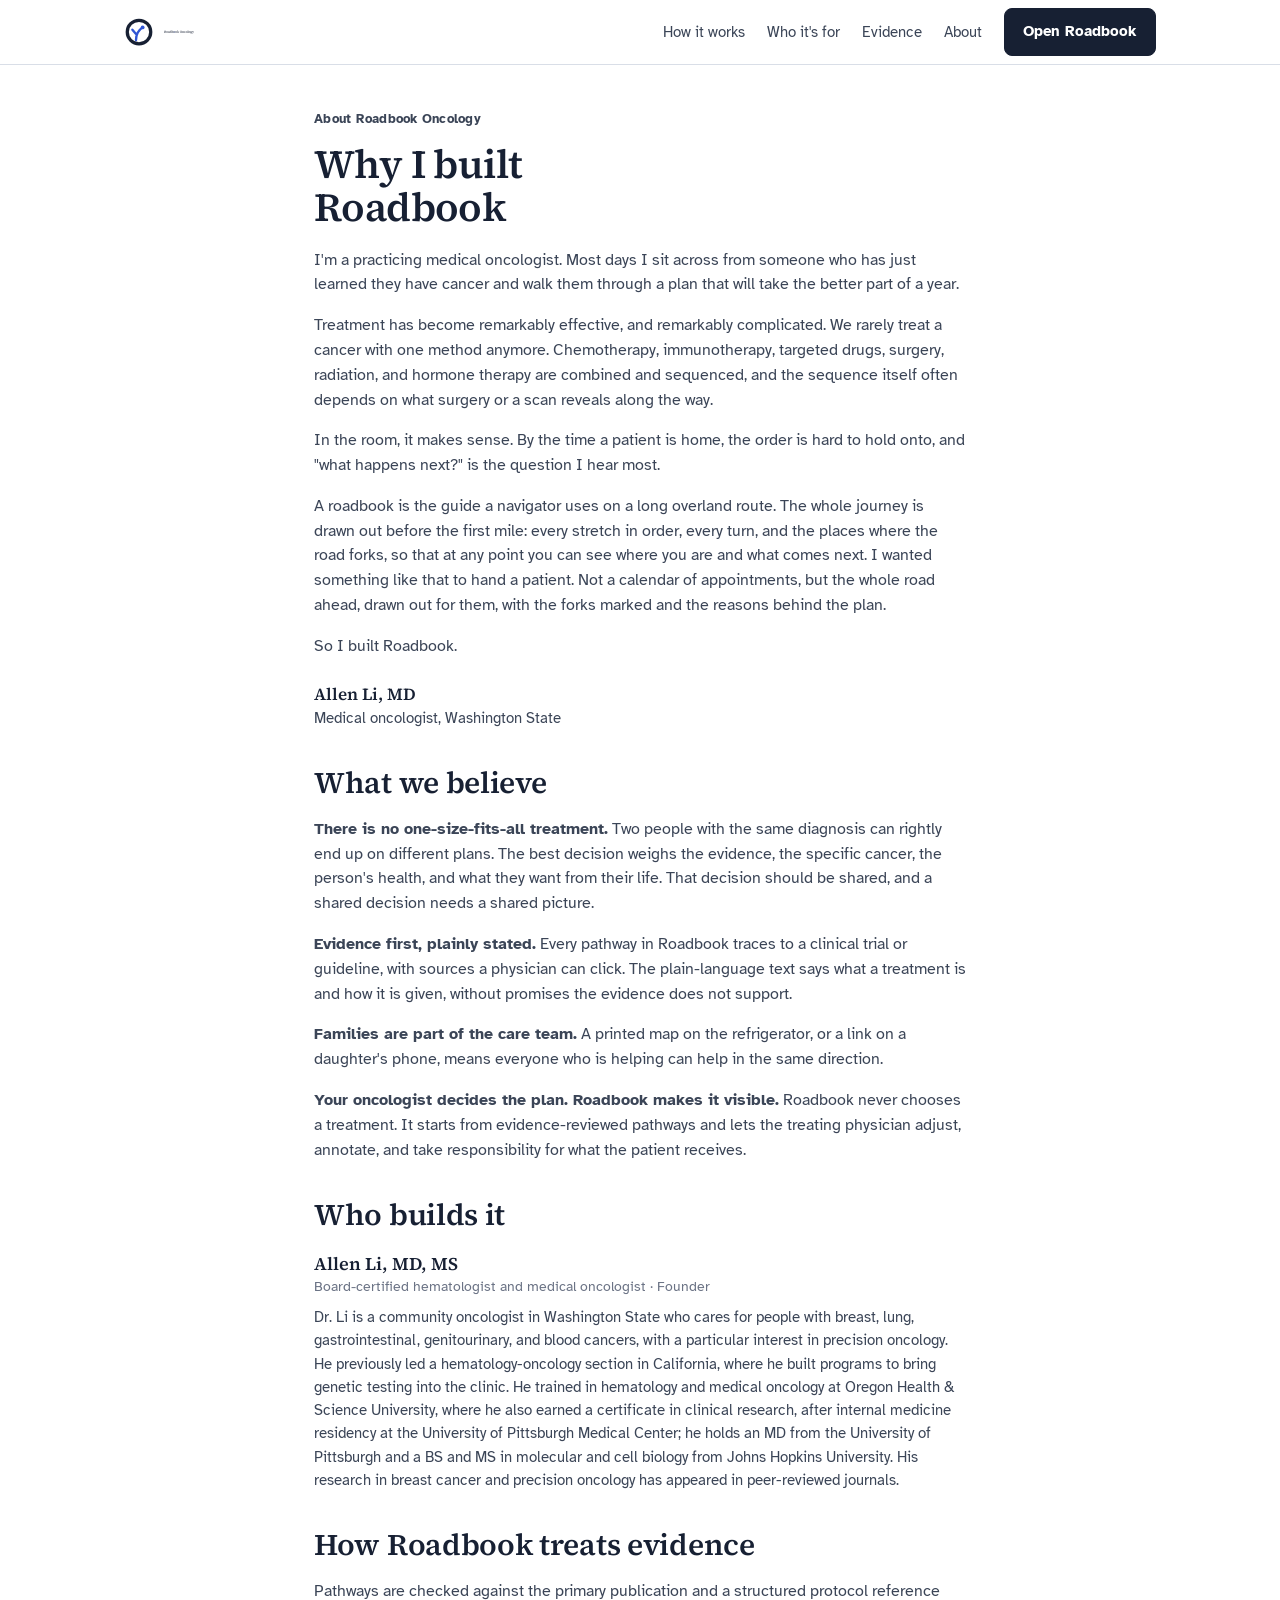
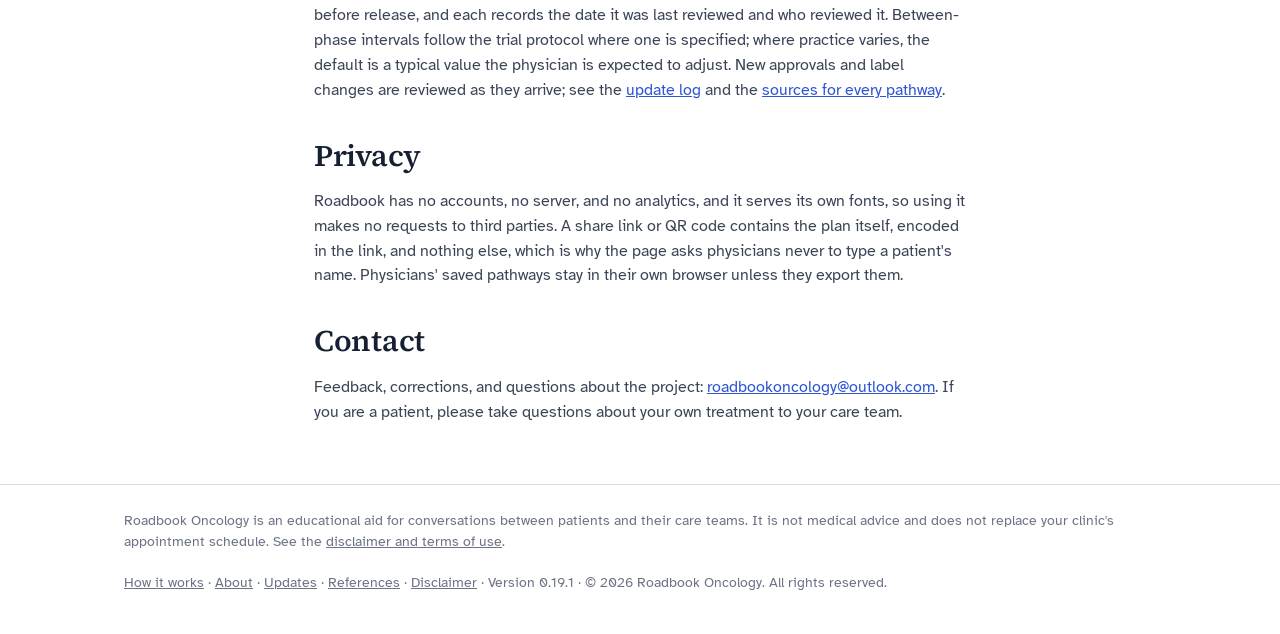
==== commit 005af524: "Print fit: never stop at the readability floors if the page still spills 0.19.0 gave the fit hard fl" ====
--- a/about.html
+++ b/about.html
@@ -74,7 +74,7 @@
   <div>Roadbook Oncology is an educational aid for conversations between patients and their care teams. It is not medical advice and does not replace your clinic's appointment schedule. See the <a href="disclaimer.html">disclaimer and terms of use</a>.</div>
   <div><a href="how-it-works.html">How it works</a> · <a href="about.html">About</a> · <a href="updates.html">Updates</a> · <a href="references.html">References</a> · <a href="disclaimer.html">Disclaimer</a> · <span id="ver"></span> · &copy; 2026 Roadbook Oncology. All rights reserved.</div>
 </div></footer>
-<script src="regimens.js?v=0.19.0"></script>
+<script src="regimens.js?v=0.19.1"></script>
 <script>document.getElementById('ver').textContent = 'Version ' + APP_VERSION;</script>
 
 </body></html>
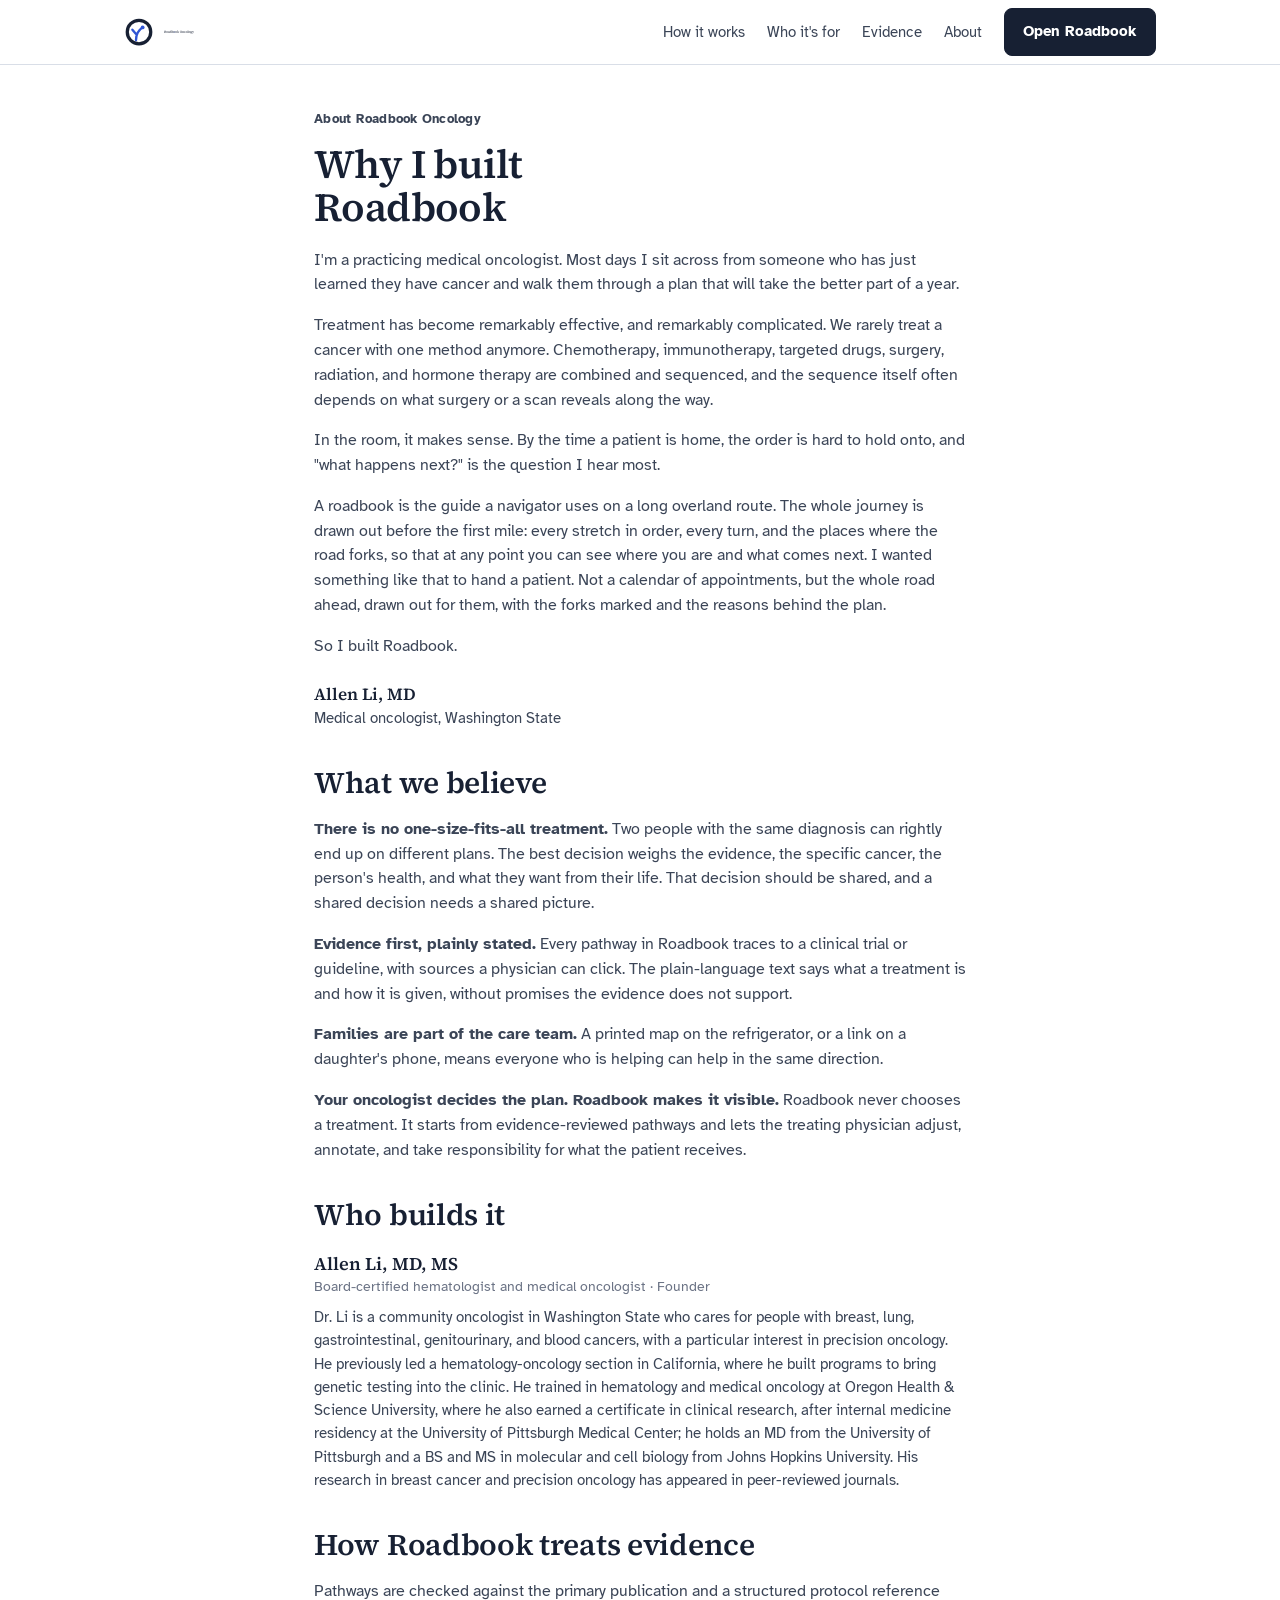
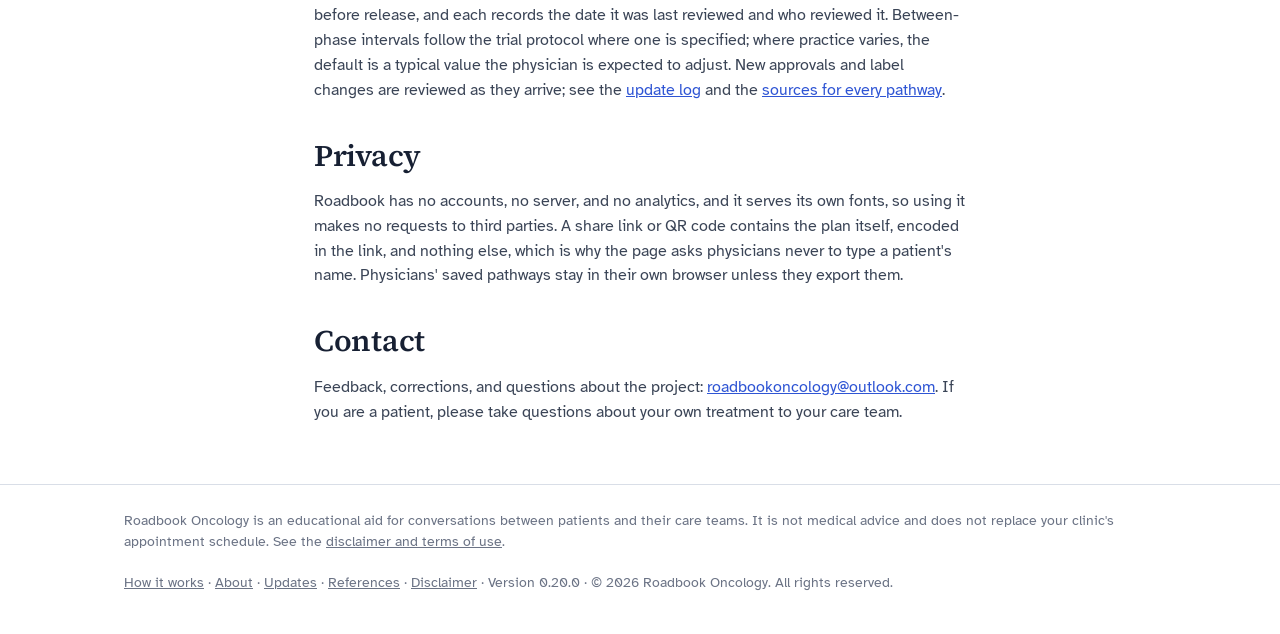
==== commit 275485ca: "Print fit: two pages at full size instead of type below the floors A plan that cannot fit one page w" ====
--- a/about.html
+++ b/about.html
@@ -74,7 +74,7 @@
   <div>Roadbook Oncology is an educational aid for conversations between patients and their care teams. It is not medical advice and does not replace your clinic's appointment schedule. See the <a href="disclaimer.html">disclaimer and terms of use</a>.</div>
   <div><a href="how-it-works.html">How it works</a> · <a href="about.html">About</a> · <a href="updates.html">Updates</a> · <a href="references.html">References</a> · <a href="disclaimer.html">Disclaimer</a> · <span id="ver"></span> · &copy; 2026 Roadbook Oncology. All rights reserved.</div>
 </div></footer>
-<script src="regimens.js?v=0.19.1"></script>
+<script src="regimens.js?v=0.20.0"></script>
 <script>document.getElementById('ver').textContent = 'Version ' + APP_VERSION;</script>
 
 </body></html>
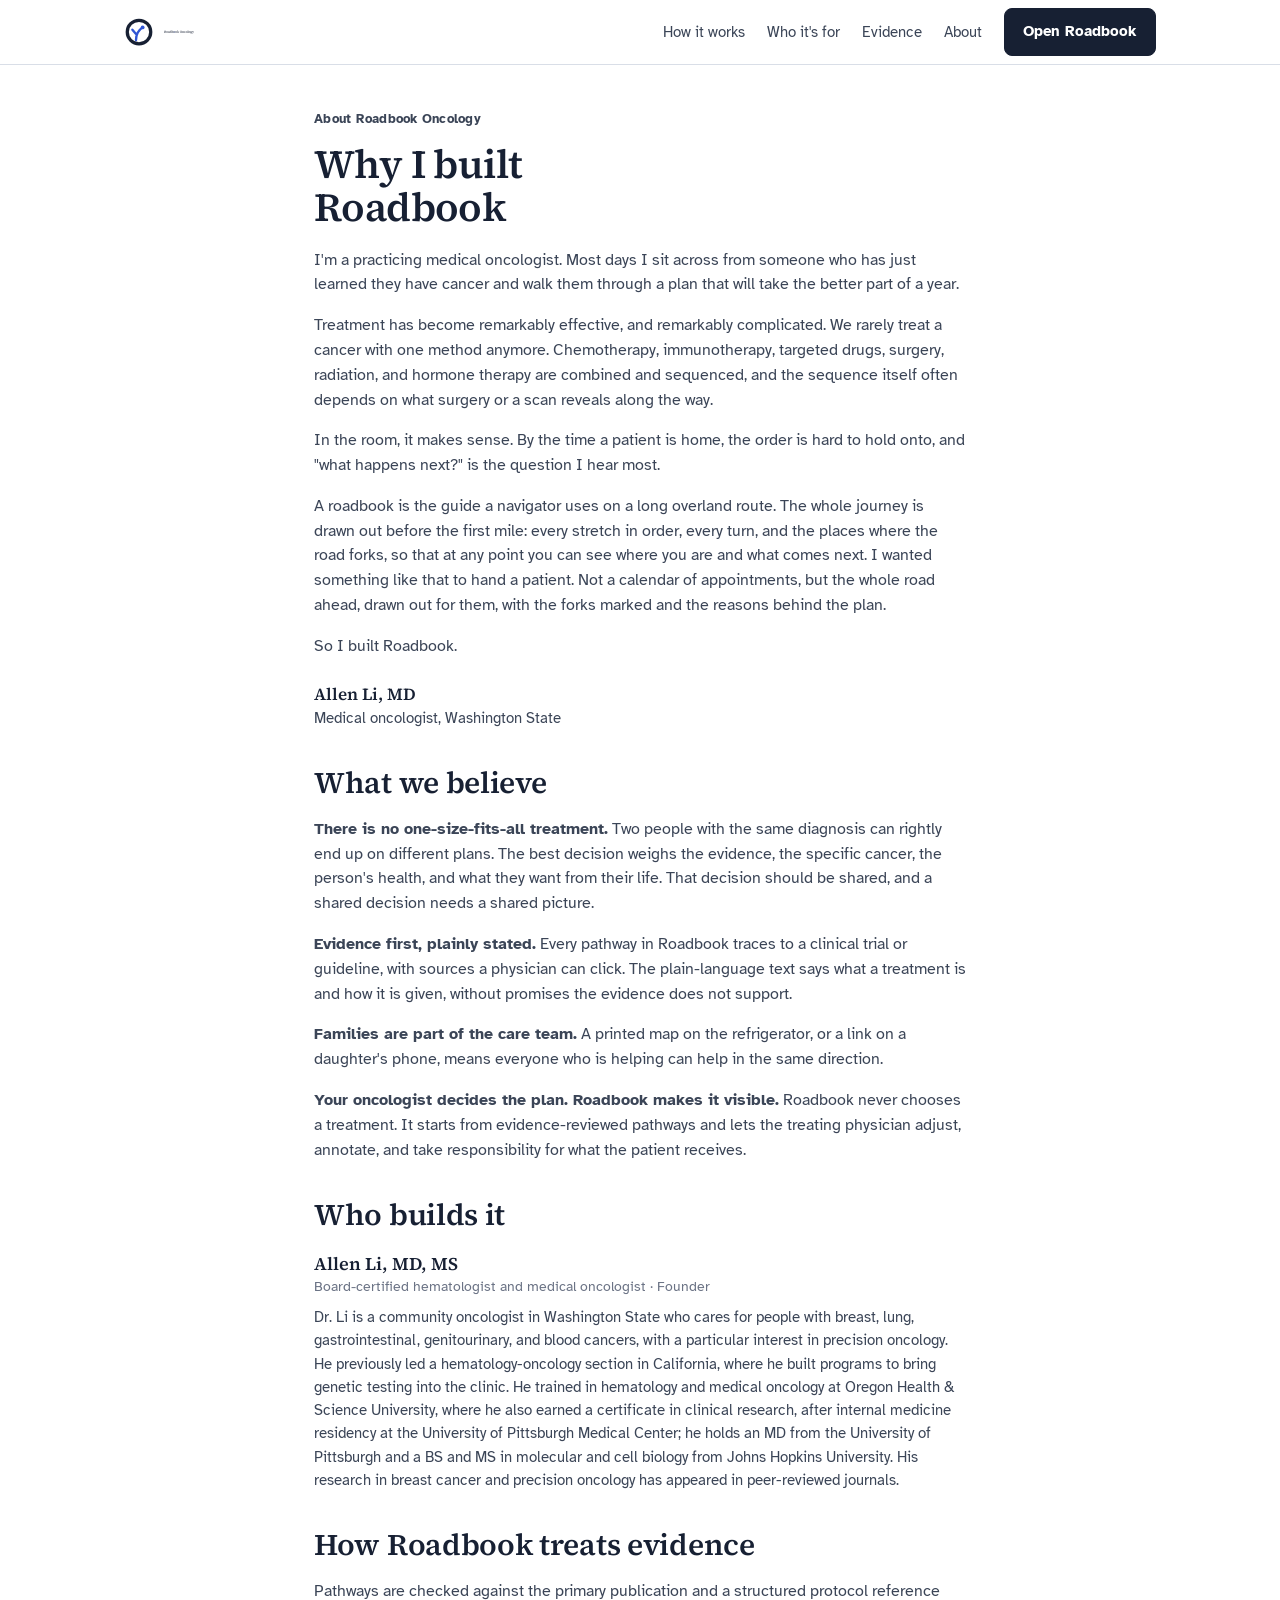
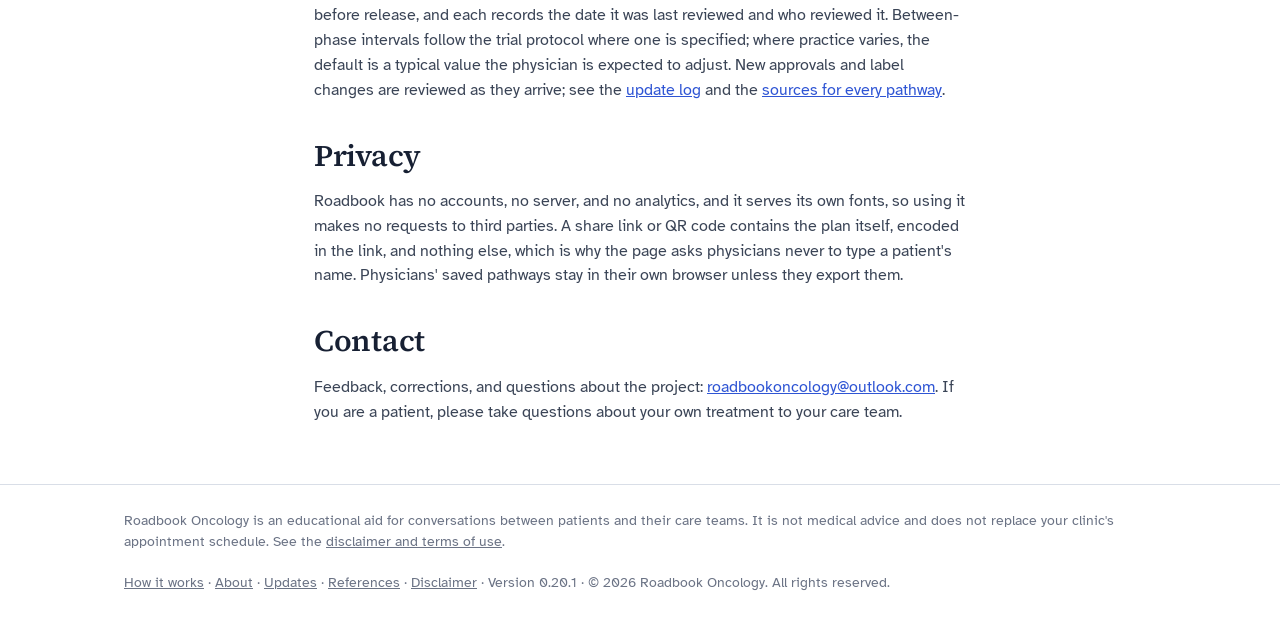
==== commit 04aa03e5: "KEYNOTE-522: shorter step text, drug names on the map, no brand name The three longest step texts ar" ====
--- a/about.html
+++ b/about.html
@@ -74,7 +74,7 @@
   <div>Roadbook Oncology is an educational aid for conversations between patients and their care teams. It is not medical advice and does not replace your clinic's appointment schedule. See the <a href="disclaimer.html">disclaimer and terms of use</a>.</div>
   <div><a href="how-it-works.html">How it works</a> · <a href="about.html">About</a> · <a href="updates.html">Updates</a> · <a href="references.html">References</a> · <a href="disclaimer.html">Disclaimer</a> · <span id="ver"></span> · &copy; 2026 Roadbook Oncology. All rights reserved.</div>
 </div></footer>
-<script src="regimens.js?v=0.20.0"></script>
+<script src="regimens.js?v=0.20.1"></script>
 <script>document.getElementById('ver').textContent = 'Version ' + APP_VERSION;</script>
 
 </body></html>
